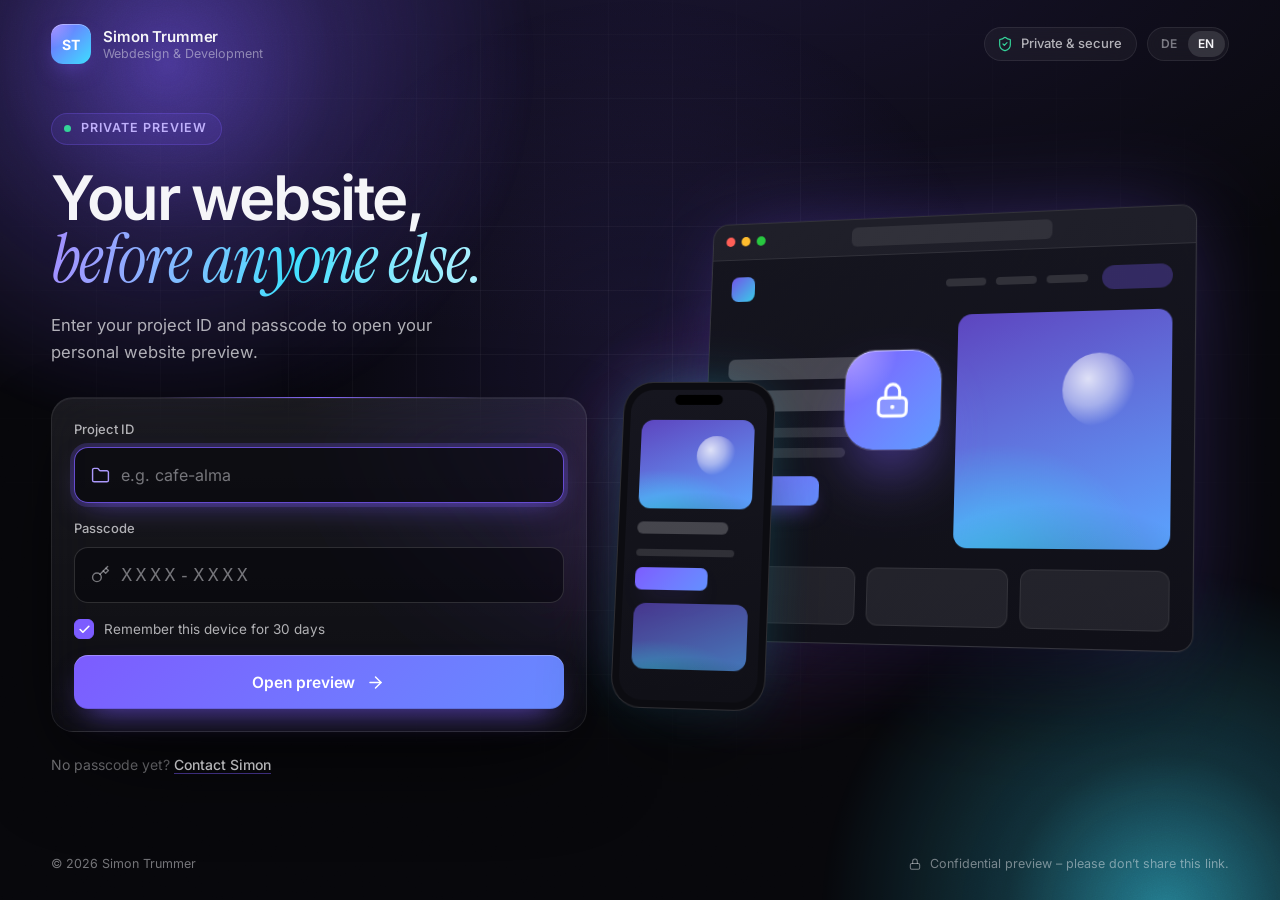
==== public/index.html @ e7be8d45 "Add client preview portal with passcode-protected project folders A static site (no backend) that is" ====
<!doctype html>
<html lang="en" data-theme="dark">
<head>
  <meta charset="utf-8">
  <meta name="viewport" content="width=device-width, initial-scale=1, viewport-fit=cover">
  <meta name="preview-portal" content="1">
  <meta name="robots" content="noindex, nofollow, noarchive">
  <meta name="referrer" content="same-origin">
  <meta name="theme-color" content="#07070b">
  <title>Private Preview</title>
  <meta name="description" content="Your personal website preview – private and secure.">

  <!-- Link preview in WhatsApp, iMessage, Slack, …
       Tip: use the full URL for og:image, e.g. https://preview.your-domain.com/assets/img/og-image.png -->
  <meta property="og:type" content="website">
  <meta property="og:title" content="Private Website Preview">
  <meta property="og:description" content="Your personal website preview is ready. Open the link and enter your passcode.">
  <meta property="og:image" content="assets/img/og-image.png">
  <meta property="og:image:width" content="1200">
  <meta property="og:image:height" content="630">
  <meta name="twitter:card" content="summary_large_image">

  <link rel="icon" href="assets/img/favicon.svg" type="image/svg+xml">
  <link rel="apple-touch-icon" href="assets/img/apple-touch-icon.png">
  <link rel="preload" href="assets/fonts/inter-latin-wght-normal.woff2" as="font" type="font/woff2" crossorigin>
  <link rel="stylesheet" href="assets/css/portal.css">

  <script src="config.js"></script>
  <script>
    /* Apply the theme before the first paint (no flash). */
    (function (c) {
      var t = (c && c.theme) || 'dark';
      if (t === 'auto') t = window.matchMedia && matchMedia('(prefers-color-scheme: light)').matches ? 'light' : 'dark';
      document.documentElement.setAttribute('data-theme', t === 'light' ? 'light' : 'dark');
    })(window.PORTAL_CONFIG);
  </script>
  <script src="assets/js/core.js" defer></script>
  <script src="assets/js/qr.js" defer></script>
  <script src="assets/js/portal.js" defer></script>
</head>
<body data-view="boot">

  <!-- Icons based on Lucide (ISC License) and Tabler Icons (MIT License) -->
  <svg class="sprite" aria-hidden="true" focusable="false">
    <symbol id="i-lock" viewBox="0 0 24 24"><rect x="4" y="11" width="16" height="10" rx="2.5"/><path d="M8 11V7.5a4 4 0 0 1 8 0V11"/></symbol>
    <symbol id="i-shield" viewBox="0 0 24 24"><path d="M20 13c0 5-3.5 7.5-7.66 8.95a1 1 0 0 1-.67-.01C7.5 20.5 4 18 4 13V6a1 1 0 0 1 1-1c2 0 4.5-1.2 6.24-2.72a1.17 1.17 0 0 1 1.52 0C14.51 3.81 17 5 19 5a1 1 0 0 1 1 1z"/><path d="m9 12 2 2 4-4"/></symbol>
    <symbol id="i-key" viewBox="0 0 24 24"><circle cx="7.5" cy="15.5" r="5.5"/><path d="m21 2-9.6 9.6"/><path d="m15.5 7.5 3 3L22 7l-3-3"/></symbol>
    <symbol id="i-folder" viewBox="0 0 24 24"><path d="M20 20a2 2 0 0 0 2-2V8a2 2 0 0 0-2-2h-7.9a2 2 0 0 1-1.69-.9L9.6 3.9A2 2 0 0 0 7.93 3H4a2 2 0 0 0-2 2v13a2 2 0 0 0 2 2Z"/></symbol>
    <symbol id="i-arrow-right" viewBox="0 0 24 24"><path d="M5 12h14"/><path d="m12 5 7 7-7 7"/></symbol>
    <symbol id="i-check" viewBox="0 0 24 24"><path d="M20 6 9 17l-5-5"/></symbol>
    <symbol id="i-x" viewBox="0 0 24 24"><path d="M18 6 6 18"/><path d="m6 6 12 12"/></symbol>
    <symbol id="i-monitor" viewBox="0 0 24 24"><rect x="2" y="3" width="20" height="14" rx="2"/><path d="M8 21h8"/><path d="M12 17v4"/></symbol>
    <symbol id="i-tablet" viewBox="0 0 24 24"><rect x="4" y="2" width="16" height="20" rx="2"/><path d="M12 18h.01"/></symbol>
    <symbol id="i-phone" viewBox="0 0 24 24"><rect x="6" y="2" width="12" height="20" rx="2.5"/><path d="M11 18h2"/></symbol>
    <symbol id="i-rotate" viewBox="0 0 24 24"><path d="M21 12a9 9 0 1 1-9-9c2.52 0 4.93 1 6.74 2.74L21 8"/><path d="M21 3v5h-5"/></symbol>
    <symbol id="i-refresh" viewBox="0 0 24 24"><path d="M3 12a9 9 0 0 1 9-9 9.75 9.75 0 0 1 6.74 2.74L21 8"/><path d="M21 3v5h-5"/><path d="M21 12a9 9 0 0 1-9 9 9.75 9.75 0 0 1-6.74-2.74L3 16"/><path d="M8 16H3v5"/></symbol>
    <symbol id="i-external" viewBox="0 0 24 24"><path d="M15 3h6v6"/><path d="M10 14 21 3"/><path d="M18 13v6a2 2 0 0 1-2 2H5a2 2 0 0 1-2-2V8a2 2 0 0 1 2-2h6"/></symbol>
    <symbol id="i-qr" viewBox="0 0 24 24"><rect x="3" y="3" width="5" height="5" rx="1"/><rect x="16" y="3" width="5" height="5" rx="1"/><rect x="3" y="16" width="5" height="5" rx="1"/><path d="M21 16h-3a2 2 0 0 0-2 2v3"/><path d="M21 21v.01"/><path d="M12 7v3a2 2 0 0 1-2 2H7"/><path d="M3 12h.01"/><path d="M12 3h.01"/><path d="M12 16v.01"/><path d="M16 12h1"/><path d="M21 12v.01"/><path d="M12 21v-1"/></symbol>
    <symbol id="i-info" viewBox="0 0 24 24"><circle cx="12" cy="12" r="10"/><path d="M12 16v-4"/><path d="M12 8h.01"/></symbol>
    <symbol id="i-message" viewBox="0 0 24 24"><path d="M7.9 20A9 9 0 1 0 4 16.1L2 22Z"/></symbol>
    <symbol id="i-mail" viewBox="0 0 24 24"><rect x="2" y="4" width="20" height="16" rx="2"/><path d="m22 7-8.97 5.7a1.94 1.94 0 0 1-2.06 0L2 7"/></symbol>
    <symbol id="i-call" viewBox="0 0 24 24"><path d="M22 16.92v3a2 2 0 0 1-2.18 2 19.79 19.79 0 0 1-8.63-3.07 19.5 19.5 0 0 1-6-6 19.79 19.79 0 0 1-3.07-8.67A2 2 0 0 1 4.11 2h3a2 2 0 0 1 2 1.72 12.84 12.84 0 0 0 .7 2.81 2 2 0 0 1-.45 2.11L8.09 9.91a16 16 0 0 0 6 6l1.27-1.27a2 2 0 0 1 2.11-.45 12.84 12.84 0 0 0 2.81.7A2 2 0 0 1 22 16.92z"/></symbol>
    <symbol id="i-whatsapp" viewBox="0 0 24 24"><path d="M3 21l1.65-3.8a9 9 0 1 1 3.4 2.9l-5.05.9"/><path d="M9 10a.5.5 0 0 0 1 0V9a.5.5 0 0 0-1 0v1a5 5 0 0 0 5 5h1a.5.5 0 0 0 0-1h-1a.5.5 0 0 0 0 1"/></symbol>
    <symbol id="i-globe" viewBox="0 0 24 24"><circle cx="12" cy="12" r="10"/><path d="M12 2a14.5 14.5 0 0 0 0 20 14.5 14.5 0 0 0 0-20"/><path d="M2 12h20"/></symbol>
    <symbol id="i-chevron-left" viewBox="0 0 24 24"><path d="m15 18-6-6 6-6"/></symbol>
    <symbol id="i-chevron-right" viewBox="0 0 24 24"><path d="m9 18 6-6-6-6"/></symbol>
    <symbol id="i-chevron-down" viewBox="0 0 24 24"><path d="m6 9 6 6 6-6"/></symbol>
    <symbol id="i-file" viewBox="0 0 24 24"><path d="M15 2H6a2 2 0 0 0-2 2v16a2 2 0 0 0 2 2h12a2 2 0 0 0 2-2V7Z"/><path d="M14 2v4a2 2 0 0 0 2 2h4"/><path d="M10 9H8"/><path d="M16 13H8"/><path d="M16 17H8"/></symbol>
    <symbol id="i-clock" viewBox="0 0 24 24"><circle cx="12" cy="12" r="10"/><path d="M12 6v6l4 2"/></symbol>
    <symbol id="i-sparkles" viewBox="0 0 24 24"><path d="M9.94 15.5A2 2 0 0 0 8.5 14.06l-6.14-1.58a.5.5 0 0 1 0-.96L8.5 9.94A2 2 0 0 0 9.94 8.5l1.58-6.14a.5.5 0 0 1 .96 0l1.58 6.14a2 2 0 0 0 1.44 1.44l6.14 1.58a.5.5 0 0 1 0 .96l-6.14 1.58a2 2 0 0 0-1.44 1.44l-1.58 6.14a.5.5 0 0 1-.96 0z"/><path d="M20 3v4"/><path d="M22 5h-4"/></symbol>
    <symbol id="i-copy" viewBox="0 0 24 24"><rect x="8" y="8" width="14" height="14" rx="2"/><path d="M4 16c-1.1 0-2-.9-2-2V4c0-1.1.9-2 2-2h10c1.1 0 2 .9 2 2"/></symbol>
    <symbol id="i-send" viewBox="0 0 24 24"><path d="M14.54 21.69a.5.5 0 0 0 .94-.03l6.5-19a.5.5 0 0 0-.64-.64l-19 6.5a.5.5 0 0 0-.03.94l7.93 3.18a2 2 0 0 1 1.11 1.11z"/><path d="m21.85 2.15-10.94 10.94"/></symbol>
  </svg>

  <!-- Animated background -->
  <div class="backdrop" aria-hidden="true">
    <div class="backdrop__aurora"><span></span><span></span><span></span></div>
    <div class="backdrop__grid"></div>
    <div class="backdrop__spot"></div>
    <div class="backdrop__noise"></div>
  </div>

  <!-- ═════════════════════════ ACCESS SCREEN ═════════════════════════ -->
  <main class="gate" id="gate">
    <header class="gate__top reveal" style="--i:0">
      <a class="brand" data-brand-link>
        <span class="brand__mark" data-brand-mark></span>
        <span class="brand__text"><strong data-brand-name></strong><small data-brand-tagline></small></span>
      </a>
      <div class="gate__top-right">
        <span class="chip chip--secure"><svg class="icon"><use href="#i-shield"/></svg><span data-i18n="secure"></span></span>
        <div class="lang" role="group" aria-label="Language">
          <button type="button" data-lang="de">DE</button>
          <button type="button" data-lang="en">EN</button>
        </div>
      </div>
    </header>

    <section class="gate__main">
      <div class="gate__intro">
        <p class="eyebrow reveal" style="--i:1"><span class="eyebrow__dot"></span><span data-i18n="eyebrow"></span></p>
        <h1 class="gate__title reveal" style="--i:2" id="gate-title"></h1>
        <p class="gate__lead reveal" style="--i:3" id="gate-lead"></p>

        <form class="access reveal" style="--i:4" id="access-form" novalidate autocomplete="off">
          <div class="access__project" id="project-chip" hidden>
            <span class="access__project-label"><svg class="icon"><use href="#i-folder"/></svg><span data-i18n="project"></span></span>
            <code id="project-chip-id"></code>
          </div>

          <label class="field" id="project-field" hidden>
            <span class="field__label" data-i18n="projectId"></span>
            <span class="field__control">
              <svg class="icon"><use href="#i-folder"/></svg>
              <input id="project-input" name="project" type="text" autocomplete="off" autocapitalize="none" autocorrect="off" spellcheck="false" maxlength="64">
            </span>
          </label>

          <label class="field">
            <span class="field__label" data-i18n="passcode"></span>
            <span class="field__control">
              <svg class="icon"><use href="#i-key"/></svg>
              <input id="code-input" name="code" class="field__input--code" type="text" autocomplete="off" autocapitalize="characters" autocorrect="off" spellcheck="false" maxlength="64" enterkeyhint="go">
            </span>
          </label>

          <label class="check" id="remember-row">
            <input type="checkbox" id="remember-input" checked>
            <span class="check__box"><svg class="icon"><use href="#i-check"/></svg></span>
            <span class="check__label" id="remember-label"></span>
          </label>

          <button class="btn btn--primary btn--lg btn--block" type="submit" id="submit-btn">
            <span class="btn__label" id="submit-label"></span>
            <span class="btn__state" aria-hidden="true">
              <svg class="icon btn__arrow"><use href="#i-arrow-right"/></svg>
              <span class="spinner"></span>
              <svg class="icon btn__check"><use href="#i-check"/></svg>
            </span>
          </button>

          <p class="access__error" id="form-error" role="alert" aria-live="assertive"></p>
        </form>

        <p class="gate__help reveal" style="--i:5" id="gate-help"></p>
        <p class="notice" id="file-notice" hidden></p>
      </div>

      <div class="gate__visual reveal" style="--i:3" aria-hidden="true">
        <div class="scene" id="scene">
          <div class="mock-browser">
            <div class="mock-browser__bar"><i></i><i></i><i></i><span class="mock-browser__url"></span></div>
            <div class="mock-browser__body">
              <div class="sk-nav"><span class="sk-logo"></span><span class="sk-links"><i></i><i></i><i></i></span><span class="sk-pill"></span></div>
              <div class="sk-hero">
                <div class="sk-hero__text">
                  <i class="sk-line sk-line--xl"></i><i class="sk-line sk-line--lg"></i>
                  <i class="sk-line sk-line--md"></i><i class="sk-line sk-line--sm"></i>
                  <span class="sk-cta"></span>
                </div>
                <div class="sk-hero__media"><span class="sk-sun"></span></div>
              </div>
              <div class="sk-cards"><span></span><span></span><span></span></div>
            </div>
          </div>
          <div class="mock-phone">
            <span class="mock-phone__island"></span>
            <div class="mock-phone__screen">
              <div class="sk-media"><span class="sk-sun"></span></div>
              <i class="sk-line sk-line--lg"></i><i class="sk-line sk-line--md"></i>
              <span class="sk-cta"></span>
              <div class="sk-media sk-media--sm"></div>
            </div>
          </div>
          <div class="lock-orb" id="lock-orb">
            <svg viewBox="0 0 24 24" class="lock-orb__icon">
              <path class="lock-orb__shackle" d="M8 11V7.5a4 4 0 0 1 8 0V11"/>
              <rect x="4" y="11" width="16" height="10" rx="2.5"/>
              <circle class="lock-orb__hole" cx="12" cy="16" r="1.2"/>
            </svg>
          </div>
        </div>
      </div>
    </section>

    <footer class="gate__footer reveal" style="--i:6">
      <span id="footer-copy"></span>
      <span class="gate__footer-note"><svg class="icon"><use href="#i-lock"/></svg><span data-i18n="footerNote"></span></span>
    </footer>
  </main>

  <!-- ═════════════════════════ WELCOME ═════════════════════════ -->
  <div class="welcome" id="welcome" aria-live="polite">
    <div class="welcome__inner">
      <span class="welcome__badge"><svg class="icon"><use href="#i-check"/></svg></span>
      <p class="welcome__eyebrow" id="welcome-eyebrow"></p>
      <h2 class="welcome__title" id="welcome-title"></h2>
      <p class="welcome__sub" id="welcome-sub"></p>
    </div>
  </div>

  <!-- ═════════════════════════ VIEWER ═════════════════════════ -->
  <div class="viewer" id="viewer">
    <header class="bar">
      <div class="bar__left">
        <a class="brand brand--compact" data-brand-link><span class="brand__mark" data-brand-mark></span></a>
        <span class="bar__sep" aria-hidden="true"></span>
        <div class="bar__project">
          <strong id="v-title"></strong>
          <span class="bar__meta"><span id="v-customer"></span><span class="badge" id="v-version" hidden></span></span>
        </div>
      </div>

      <div class="bar__center">
        <div class="seg" role="radiogroup" id="device-seg">
          <span class="seg__thumb" aria-hidden="true"></span>
          <button type="button" role="radio" data-device="desktop"><svg class="icon"><use href="#i-monitor"/></svg><span data-i18n="desktop"></span></button>
          <button type="button" role="radio" data-device="tablet"><svg class="icon"><use href="#i-tablet"/></svg><span data-i18n="tablet"></span></button>
          <button type="button" role="radio" data-device="mobile"><svg class="icon"><use href="#i-phone"/></svg><span data-i18n="mobile"></span></button>
        </div>
        <button type="button" class="icon-btn" id="rotate-btn" data-tip-key="rotate"><svg class="icon"><use href="#i-rotate"/></svg></button>
      </div>

      <div class="bar__right">
        <button type="button" class="icon-btn" id="qr-btn" data-tip-key="qrTitle" aria-haspopup="dialog" aria-expanded="false"><svg class="icon"><use href="#i-qr"/></svg></button>
        <button type="button" class="icon-btn" id="info-btn" data-tip-key="projectInfo" aria-haspopup="dialog"><svg class="icon"><use href="#i-info"/></svg></button>
        <a class="icon-btn" id="open-btn" target="_blank" rel="noopener" data-tip-key="openNewTab"><svg class="icon"><use href="#i-external"/></svg></a>
        <button type="button" class="icon-btn" id="lock-btn" data-tip-key="lock"><svg class="icon"><use href="#i-lock"/></svg></button>
        <button type="button" class="btn btn--primary btn--sm" id="feedback-btn" aria-haspopup="dialog"><svg class="icon"><use href="#i-message"/></svg><span data-i18n="feedback"></span></button>
      </div>
    </header>

    <main class="stage" id="stage">
      <div class="stage__inner">
        <div class="device" id="device" data-device="desktop">
          <div class="device__chrome">
            <span class="device__lights" aria-hidden="true"><i></i><i></i><i></i></span>
            <span class="device__nav">
              <button type="button" id="nav-back" data-i18n-label="back" disabled><svg class="icon"><use href="#i-chevron-left"/></svg></button>
              <button type="button" id="nav-forward" data-i18n-label="forward" disabled><svg class="icon"><use href="#i-chevron-right"/></svg></button>
              <button type="button" id="nav-reload" data-i18n-label="reload"><svg class="icon"><use href="#i-refresh"/></svg></button>
            </span>
            <span class="device__url"><svg class="icon"><use href="#i-lock"/></svg><span class="device__url-text"><span id="url-host"></span><span id="url-path"></span></span></span>
            <span class="device__tools">
              <span class="pages" id="pages" hidden>
                <button type="button" class="pages__btn" id="pages-btn" aria-haspopup="true" aria-expanded="false"><svg class="icon"><use href="#i-file"/></svg><span data-i18n="pages"></span><svg class="icon pages__chev"><use href="#i-chevron-down"/></svg></button>
                <span class="pages__list" id="pages-list" role="menu"></span>
              </span>
            </span>
          </div>
          <div class="device__status" aria-hidden="true">
            <span class="device__time">9:41</span>
            <span class="device__island"></span>
            <span class="device__sys">
              <svg viewBox="0 0 18 12"><rect x="0" y="8" width="3" height="4" rx=".8"/><rect x="5" y="5.5" width="3" height="6.5" rx=".8"/><rect x="10" y="3" width="3" height="9" rx=".8"/><rect x="15" y="0" width="3" height="12" rx=".8"/></svg>
              <svg viewBox="0 0 16 12"><path d="M8 11.6 5.7 9.2a3.3 3.3 0 0 1 4.6 0zM3.6 7.1a6.3 6.3 0 0 1 8.8 0l-1.4 1.5a4.3 4.3 0 0 0-6 0zM1.4 4.9a9.4 9.4 0 0 1 13.2 0l-1.4 1.4a7.4 7.4 0 0 0-10.4 0z"/></svg>
              <svg viewBox="0 0 27 13"><rect x=".5" y=".5" width="22" height="12" rx="3.5" fill="none" stroke="currentColor" opacity=".45"/><rect x="2.5" y="2.5" width="18" height="8" rx="2"/><path d="M24.5 4.5v4a2 2 0 0 0 0-4z" opacity=".45"/></svg>
            </span>
          </div>
          <div class="device__screen">
            <iframe id="frame" title="Website preview"></iframe>
            <div class="device__loader"><span class="spinner spinner--lg"></span><span data-i18n="loading"></span></div>
            <span class="device__home" aria-hidden="true"></span>
          </div>
          <span class="device__camera" aria-hidden="true"></span>
        </div>
        <p class="stage__caption" id="caption"></p>
      </div>
    </main>
  </div>

  <!-- ═════════════════════════ PANELS ═════════════════════════ -->
  <div class="scrim" id="scrim"></div>

  <aside class="drawer" id="info-drawer" role="dialog" aria-modal="true" aria-labelledby="info-title" inert>
    <div class="drawer__head">
      <h2 id="info-title" data-i18n="infoTitle"></h2>
      <button type="button" class="icon-btn" data-close data-i18n-label="close"><svg class="icon"><use href="#i-x"/></svg></button>
    </div>
    <div class="drawer__body" id="info-body"></div>
  </aside>

  <div class="modal" id="feedback-modal" role="dialog" aria-modal="true" aria-labelledby="feedback-title" inert>
    <form class="modal__card" id="feedback-form" novalidate>
      <div class="modal__head">
        <span class="modal__icon"><svg class="icon"><use href="#i-message"/></svg></span>
        <div>
          <h2 id="feedback-title" data-i18n="feedbackTitle"></h2>
          <p id="feedback-lead"></p>
        </div>
        <button type="button" class="icon-btn" data-close data-i18n-label="close"><svg class="icon"><use href="#i-x"/></svg></button>
      </div>
      <div class="modal__context" id="feedback-context"></div>
      <label class="sr-only" for="feedback-text" data-i18n="feedbackTitle"></label>
      <textarea id="feedback-text" rows="6"></textarea>
      <p class="modal__error" id="feedback-error" role="alert"></p>
      <div class="modal__actions" id="feedback-actions"></div>
    </form>
  </div>

  <div class="popover" id="qr-popover" role="dialog" aria-labelledby="qr-title" inert>
    <div class="popover__qr" id="qr-code"></div>
    <h3 id="qr-title" data-i18n="qrTitle"></h3>
    <p data-i18n="qrText"></p>
    <button type="button" class="btn btn--ghost btn--sm btn--block" id="qr-copy"><svg class="icon"><use href="#i-copy"/></svg><span data-i18n="copyLink"></span></button>
  </div>

  <div class="note" id="note" role="status" inert>
    <div class="note__head">
      <span class="avatar" data-avatar></span>
      <div class="note__who"><strong id="note-title"></strong><small id="note-role"></small></div>
      <button type="button" class="icon-btn icon-btn--sm" data-close data-i18n-label="close"><svg class="icon"><use href="#i-x"/></svg></button>
    </div>
    <p class="note__text" id="note-text"></p>
    <button type="button" class="note__more" id="note-more"><span data-i18n="readMore"></span><svg class="icon"><use href="#i-arrow-right"/></svg></button>
  </div>

  <div class="toast" id="toast" role="status" aria-live="polite"></div>

  <noscript>
    <div class="noscript">Please enable JavaScript to open your preview. · Bitte aktivieren Sie JavaScript, um Ihre Vorschau zu öffnen.</div>
  </noscript>
</body>
</html>
---- public/assets/css/portal.css ----
/* ==========================================================================
   Preview Portal — styles
   Colors and fonts are tokens (see :root). Your accent color comes from config.js.
   ========================================================================== */

/* ---------- Fonts (self-hosted: no requests to Google, GDPR-friendly) ---------- */

@font-face {
  font-family: "Inter Variable";
  font-style: normal;
  font-display: swap;
  font-weight: 100 900;
  src: url("../fonts/inter-latin-wght-normal.woff2") format("woff2");
  unicode-range: U+0000-00FF, U+0131, U+0152-0153, U+02BB-02BC, U+02C6, U+02DA, U+02DC, U+0304, U+0308, U+0329, U+2000-206F, U+20AC, U+2122, U+2191, U+2193, U+2212, U+2215, U+FEFF, U+FFFD;
}
@font-face {
  font-family: "Inter Variable";
  font-style: normal;
  font-display: swap;
  font-weight: 100 900;
  src: url("../fonts/inter-latin-ext-wght-normal.woff2") format("woff2");
  unicode-range: U+0100-02BA, U+02BD-02C5, U+02C7-02CC, U+02CE-02D7, U+02DD-02FF, U+0304, U+0308, U+0329, U+1D00-1DBF, U+1E00-1E9F, U+1EF2-1EFF, U+2020, U+20A0-20AB, U+20AD-20C0, U+2113, U+2C60-2C7F, U+A720-A7FF;
}
@font-face {
  font-family: "Instrument Serif";
  font-style: normal;
  font-display: swap;
  font-weight: 400;
  src: url("../fonts/instrument-serif-latin-400-normal.woff2") format("woff2");
  unicode-range: U+0000-00FF, U+0131, U+0152-0153, U+02BB-02BC, U+02C6, U+02DA, U+02DC, U+0304, U+0308, U+0329, U+2000-206F, U+20AC, U+2122, U+2191, U+2193, U+2212, U+2215, U+FEFF, U+FFFD;
}
@font-face {
  font-family: "Instrument Serif";
  font-style: normal;
  font-display: swap;
  font-weight: 400;
  src: url("../fonts/instrument-serif-latin-ext-400-normal.woff2") format("woff2");
  unicode-range: U+0100-02BA, U+02BD-02C5, U+02C7-02CC, U+02CE-02D7, U+02DD-02FF, U+0304, U+0308, U+0329, U+1D00-1DBF, U+1E00-1E9F, U+1EF2-1EFF, U+2020, U+20A0-20AB, U+20AD-20C0, U+2113, U+2C60-2C7F, U+A720-A7FF;
}
@font-face {
  font-family: "Instrument Serif";
  font-style: italic;
  font-display: swap;
  font-weight: 400;
  src: url("../fonts/instrument-serif-latin-400-italic.woff2") format("woff2");
  unicode-range: U+0000-00FF, U+0131, U+0152-0153, U+02BB-02BC, U+02C6, U+02DA, U+02DC, U+0304, U+0308, U+0329, U+2000-206F, U+20AC, U+2122, U+2191, U+2193, U+2212, U+2215, U+FEFF, U+FFFD;
}
@font-face {
  font-family: "Instrument Serif";
  font-style: italic;
  font-display: swap;
  font-weight: 400;
  src: url("../fonts/instrument-serif-latin-ext-400-italic.woff2") format("woff2");
  unicode-range: U+0100-02BA, U+02BD-02C5, U+02C7-02CC, U+02CE-02D7, U+02DD-02FF, U+0304, U+0308, U+0329, U+1D00-1DBF, U+1E00-1E9F, U+1EF2-1EFF, U+2020, U+20A0-20AB, U+20AD-20C0, U+2113, U+2C60-2C7F, U+A720-A7FF;
}

/* ---------- Tokens ---------- */

:root {
  --accent: #7c5cff;
  --accent-2: #33c7f0;
  --on-accent: #ffffff;

  --bg: #07070b;
  --bg-2: #0b0b12;
  --panel: #101018;
  --panel-2: #15151f;
  --surface: rgba(255, 255, 255, 0.045);
  --surface-2: rgba(255, 255, 255, 0.08);
  --surface-3: rgba(255, 255, 255, 0.12);
  --border: rgba(255, 255, 255, 0.08);
  --border-2: rgba(255, 255, 255, 0.14);
  --text: #f5f5f8;
  --text-2: rgba(245, 245, 248, 0.7);
  --text-3: rgba(245, 245, 248, 0.46);
  --danger: #ff5d7d;
  --success: #34d399;

  --glass: linear-gradient(180deg, rgba(255, 255, 255, 0.075), rgba(255, 255, 255, 0.025));
  --shadow-lg: 0 40px 100px -30px rgba(0, 0, 0, 0.8), 0 18px 40px -20px rgba(0, 0, 0, 0.6);
  --shadow-md: 0 18px 50px -18px rgba(0, 0, 0, 0.7);

  --chrome-bg: #17171f;
  --chrome-border: rgba(255, 255, 255, 0.06);
  --chrome-url: rgba(255, 255, 255, 0.06);
  --stage-bg: #0a0a10;
  --stage-dot: rgba(255, 255, 255, 0.055);
  --tip-bg: #1f1f2b;

  --grid-line: rgba(255, 255, 255, 0.04);
  --aurora-opacity: 0.55;
  --aurora-blend: screen;
  --noise-opacity: 0.1;

  --font-sans: "Inter Variable", "Inter", ui-sans-serif, system-ui, -apple-system, "Segoe UI", Roboto, "Helvetica Neue", Arial, sans-serif;
  --font-serif: "Instrument Serif", ui-serif, "New York", "Iowan Old Style", Georgia, serif;
  --font-mono: ui-monospace, "SF Mono", "Cascadia Mono", "Roboto Mono", Menlo, Consolas, monospace;

  --ease-out: cubic-bezier(0.16, 1, 0.3, 1);
  --ease-in-out: cubic-bezier(0.65, 0, 0.35, 1);
  --ease-spring: cubic-bezier(0.34, 1.56, 0.64, 1);

  --radius-sm: 10px;
  --radius: 14px;
  --radius-lg: 22px;
  --bar-h: 64px;

  color-scheme: dark;
}

[data-theme="light"] {
  --on-accent: #ffffff;
  --bg: #f5f5f9;
  --bg-2: #ecedf3;
  --panel: #ffffff;
  --panel-2: #f7f7fb;
  --surface: rgba(20, 20, 43, 0.035);
  --surface-2: rgba(20, 20, 43, 0.06);
  --surface-3: rgba(20, 20, 43, 0.1);
  --border: rgba(20, 20, 43, 0.09);
  --border-2: rgba(20, 20, 43, 0.15);
  --text: #0e0e18;
  --text-2: rgba(14, 14, 24, 0.68);
  --text-3: rgba(14, 14, 24, 0.46);
  --danger: #e11d48;
  --success: #059669;

  --glass: linear-gradient(180deg, rgba(255, 255, 255, 0.86), rgba(255, 255, 255, 0.66));
  --shadow-lg: 0 40px 100px -35px rgba(31, 27, 70, 0.35), 0 18px 40px -24px rgba(31, 27, 70, 0.25);
  --shadow-md: 0 18px 50px -22px rgba(31, 27, 70, 0.3);

  --chrome-bg: #f3f3f6;
  --chrome-border: rgba(20, 20, 43, 0.08);
  --chrome-url: rgba(20, 20, 43, 0.06);
  --stage-bg: #e9eaf0;
  --stage-dot: rgba(20, 20, 43, 0.07);
  --tip-bg: #16161f;

  --grid-line: rgba(20, 20, 43, 0.045);
  --aurora-opacity: 0.32;
  --aurora-blend: multiply;
  --noise-opacity: 0.06;

  color-scheme: light;
}

/* ---------- Base ---------- */

*, *::before, *::after { box-sizing: border-box; }

html { -webkit-text-size-adjust: 100%; text-size-adjust: 100%; }

html, body { height: 100%; }

body {
  margin: 0;
  background: var(--bg);
  color: var(--text);
  font-family: var(--font-sans);
  font-size: 15px;
  line-height: 1.5;
  font-feature-settings: "cv11", "ss01", "ss03";
  -webkit-font-smoothing: antialiased;
  -moz-osx-font-smoothing: grayscale;
  overflow-x: hidden;
}

button, input, textarea, select { font: inherit; color: inherit; }
button { cursor: pointer; background: none; border: 0; padding: 0; }
button:disabled { cursor: default; }
a { color: inherit; text-decoration: none; }
img, svg { display: block; }
h1, h2, h3, h4, p { margin: 0; }
[hidden] { display: none !important; }

:focus-visible { outline: 2px solid color-mix(in srgb, var(--accent) 80%, white); outline-offset: 2px; }

::selection { background: color-mix(in srgb, var(--accent) 55%, transparent); color: #fff; }

.sprite { position: absolute; width: 0; height: 0; overflow: hidden; }

.icon {
  width: 18px;
  height: 18px;
  flex: none;
  fill: none;
  stroke: currentColor;
  stroke-width: 1.8;
  stroke-linecap: round;
  stroke-linejoin: round;
}

.sr-only {
  position: absolute; width: 1px; height: 1px; padding: 0; margin: -1px;
  overflow: hidden; clip: rect(0, 0, 0, 0); white-space: nowrap; border: 0;
}

/* ---------- Animated backdrop ---------- */

.backdrop {
  position: fixed;
  inset: 0;
  z-index: 0;
  overflow: hidden;
  pointer-events: none;
  background:
    radial-gradient(120% 80% at 50% -10%, color-mix(in srgb, var(--accent) 16%, transparent), transparent 60%),
    var(--bg);
  transition: opacity 0.8s var(--ease-out), visibility 0s linear 0s;
}

.backdrop__aurora { position: absolute; inset: 0; opacity: var(--aurora-opacity); }

.backdrop__aurora span {
  position: absolute;
  border-radius: 50%;
  mix-blend-mode: var(--aurora-blend);
  will-change: transform;
}
.backdrop__aurora span:nth-child(1) {
  width: 62vmax; height: 62vmax; left: -18vmax; top: -26vmax;
  background: radial-gradient(circle at center, var(--accent) 0%, color-mix(in srgb, var(--accent) 40%, transparent) 30%, transparent 66%);
  animation: drift-a 24s var(--ease-in-out) infinite alternate;
}
.backdrop__aurora span:nth-child(2) {
  width: 58vmax; height: 58vmax; right: -20vmax; bottom: -30vmax;
  background: radial-gradient(circle at center, var(--accent-2) 0%, color-mix(in srgb, var(--accent-2) 35%, transparent) 30%, transparent 66%);
  animation: drift-b 28s var(--ease-in-out) infinite alternate;
}
.backdrop__aurora span:nth-child(3) {
  width: 42vmax; height: 42vmax; left: 38%; top: 28%;
  background: radial-gradient(circle at center, color-mix(in srgb, var(--accent) 55%, #ff4fa3) 0%, transparent 62%);
  opacity: 0.55;
  animation: drift-c 32s var(--ease-in-out) infinite alternate;
}

@keyframes drift-a { to { transform: translate3d(14vmax, 10vmax, 0) scale(1.15); } }
@keyframes drift-b { to { transform: translate3d(-12vmax, -9vmax, 0) scale(0.9); } }
@keyframes drift-c { to { transform: translate3d(-16vmax, 8vmax, 0) scale(1.25); } }

.backdrop__grid {
  position: absolute;
  inset: 0;
  background-image:
    linear-gradient(var(--grid-line) 1px, transparent 1px),
    linear-gradient(90deg, var(--grid-line) 1px, transparent 1px);
  background-size: 64px 64px;
  background-position: center center;
  -webkit-mask-image: radial-gradient(ellipse 75% 65% at 50% 40%, #000 20%, transparent 78%);
  mask-image: radial-gradient(ellipse 75% 65% at 50% 40%, #000 20%, transparent 78%);
}

.backdrop__spot {
  position: absolute;
  inset: 0;
  background: radial-gradient(520px circle at var(--mx, 50%) var(--my, 40%), color-mix(in srgb, var(--accent) 14%, transparent), transparent 70%);
  transition: opacity 0.6s;
}

.backdrop__noise {
  position: absolute;
  inset: 0;
  opacity: var(--noise-opacity);
  mix-blend-mode: overlay;
  background-image: url("data:image/svg+xml,%3Csvg xmlns='http://www.w3.org/2000/svg' width='220' height='220'%3E%3Cfilter id='n'%3E%3CfeTurbulence type='fractalNoise' baseFrequency='.8' numOctaves='3' stitchTiles='stitch'/%3E%3CfeColorMatrix type='saturate' values='0'/%3E%3C/filter%3E%3Crect width='100%25' height='100%25' filter='url(%23n)'/%3E%3C/svg%3E");
}

/* ---------- View states ---------- */

.gate, .welcome, .viewer { position: relative; z-index: 1; }

body[data-view="boot"] .reveal { opacity: 0; }

body[data-view="viewer"] .backdrop {
  opacity: 0;
  visibility: hidden;
  transition: opacity 0.8s var(--ease-out), visibility 0s linear 0.8s;
}

/* ---------- Shared components ---------- */

.brand { display: inline-flex; align-items: center; gap: 12px; min-width: 0; }

.brand__mark {
  display: grid;
  place-items: center;
  width: 40px;
  height: 40px;
  flex: none;
  border-radius: 12px;
  background:
    radial-gradient(120% 120% at 0% 0%, rgba(255, 255, 255, 0.35), transparent 50%),
    linear-gradient(135deg, var(--accent), var(--accent-2));
  color: var(--on-accent);
  font-weight: 700;
  font-size: 14px;
  letter-spacing: 0.02em;
  box-shadow: 0 10px 24px -10px color-mix(in srgb, var(--accent) 80%, transparent), inset 0 1px 0 rgba(255, 255, 255, 0.35);
  overflow: hidden;
}
.brand__mark img { width: 100%; height: 100%; object-fit: contain; }
.brand__mark.has-logo { background: none; box-shadow: none; border-radius: 0; width: auto; min-width: 40px; }
.brand__mark.has-logo img { height: 40px; width: auto; max-width: 180px; }

.brand__text { display: flex; flex-direction: column; line-height: 1.2; min-width: 0; }
.brand__text strong { font-size: 15px; font-weight: 600; letter-spacing: -0.01em; white-space: nowrap; }
.brand__text small { font-size: 12.5px; color: var(--text-3); white-space: nowrap; }

.chip {
  display: inline-flex;
  align-items: center;
  gap: 8px;
  height: 34px;
  padding: 0 14px 0 12px;
  border-radius: 999px;
  border: 1px solid var(--border);
  background: var(--surface);
  color: var(--text-2);
  font-size: 13px;
  font-weight: 500;
  -webkit-backdrop-filter: blur(12px);
  backdrop-filter: blur(12px);
}
.chip .icon { width: 16px; height: 16px; color: var(--success); }

.badge {
  display: inline-flex;
  align-items: center;
  height: 22px;
  padding: 0 9px;
  border-radius: 999px;
  font-size: 11.5px;
  font-weight: 600;
  letter-spacing: 0.01em;
  color: color-mix(in srgb, var(--accent) 55%, var(--text));
  background: color-mix(in srgb, var(--accent) 16%, transparent);
  border: 1px solid color-mix(in srgb, var(--accent) 30%, transparent);
  white-space: nowrap;
}

.avatar {
  display: grid;
  place-items: center;
  width: 40px;
  height: 40px;
  flex: none;
  border-radius: 50%;
  background: linear-gradient(135deg, var(--accent), var(--accent-2));
  color: var(--on-accent);
  font-weight: 600;
  font-size: 14px;
  overflow: hidden;
}
.avatar img { width: 100%; height: 100%; object-fit: cover; }

/* Buttons */

.btn {
  --btn-h: 42px;
  position: relative;
  display: inline-flex;
  align-items: center;
  justify-content: center;
  gap: 10px;
  height: var(--btn-h);
  padding: 0 18px;
  border-radius: 12px;
  font-weight: 600;
  font-size: 14.5px;
  letter-spacing: -0.005em;
  white-space: nowrap;
  transition: transform 0.25s var(--ease-out), box-shadow 0.3s var(--ease-out), background-color 0.3s, opacity 0.3s, color 0.3s;
  -webkit-tap-highlight-color: transparent;
}
.btn--sm { --btn-h: 38px; padding: 0 14px; font-size: 13.5px; border-radius: 11px; gap: 8px; }
.btn--sm .icon { width: 16px; height: 16px; }
.btn--lg { --btn-h: 54px; font-size: 15.5px; border-radius: 14px; }
.btn--block { width: 100%; }

.btn--primary {
  color: var(--on-accent);
  background:
    linear-gradient(135deg, var(--accent) 0%, color-mix(in srgb, var(--accent) 65%, var(--accent-2)) 100%);
  box-shadow:
    0 14px 32px -14px color-mix(in srgb, var(--accent) 85%, transparent),
    inset 0 1px 0 rgba(255, 255, 255, 0.28),
    inset 0 -1px 0 rgba(0, 0, 0, 0.12);
  overflow: hidden;
  isolation: isolate;
}
.btn--primary::after {
  content: "";
  position: absolute;
  inset: 0;
  z-index: -1;
  background: linear-gradient(110deg, transparent 20%, rgba(255, 255, 255, 0.28) 45%, transparent 70%);
  transform: translateX(-120%);
  transition: transform 0.9s var(--ease-out);
}
.btn--primary:hover:not(:disabled)::after { transform: translateX(120%); }
.btn--primary:hover:not(:disabled) {
  transform: translateY(-1px);
  box-shadow:
    0 18px 38px -14px color-mix(in srgb, var(--accent) 95%, transparent),
    inset 0 1px 0 rgba(255, 255, 255, 0.3),
    inset 0 -1px 0 rgba(0, 0, 0, 0.12);
}
.btn--primary:active:not(:disabled) { transform: translateY(0) scale(0.99); }

.btn--ghost {
  color: var(--text);
  background: var(--surface);
  border: 1px solid var(--border);
}
.btn--ghost:hover { background: var(--surface-2); border-color: var(--border-2); }

.btn__state { position: relative; display: grid; width: 20px; height: 20px; place-items: center; }
.btn__state > * { grid-area: 1 / 1; transition: opacity 0.25s, transform 0.35s var(--ease-out); }
.btn__arrow { width: 19px; height: 19px; }
.btn:hover .btn__arrow { transform: translateX(3px); }
.btn__state .spinner, .btn__check { opacity: 0; transform: scale(0.6); }
.btn.is-busy .btn__arrow, .btn.is-done .btn__arrow { opacity: 0; transform: translateX(8px); }
.btn.is-busy .spinner { opacity: 1; transform: none; }
.btn.is-done .btn__check { opacity: 1; transform: none; stroke-width: 2.6; }
.btn.is-done {
  background: linear-gradient(135deg, var(--success), color-mix(in srgb, var(--success) 70%, #22d3ee));
  box-shadow: 0 16px 38px -14px color-mix(in srgb, var(--success) 90%, transparent), inset 0 1px 0 rgba(255, 255, 255, 0.3);
}

.icon-btn {
  position: relative;
  display: inline-grid;
  place-items: center;
  width: 38px;
  height: 38px;
  border-radius: 11px;
  color: var(--text-2);
  transition: background-color 0.2s, color 0.2s, transform 0.2s var(--ease-out);
  -webkit-tap-highlight-color: transparent;
}
.icon-btn:hover:not(:disabled) { background: var(--surface-2); color: var(--text); }
.icon-btn:active:not(:disabled) { transform: scale(0.94); }
.icon-btn:disabled { opacity: 0.35; }
.icon-btn[aria-expanded="true"] { background: var(--surface-2); color: var(--text); }
.icon-btn--sm { width: 32px; height: 32px; border-radius: 9px; }
.icon-btn--sm .icon { width: 16px; height: 16px; }

/* Tooltips */
[data-tip]::after {
  content: attr(data-tip);
  position: absolute;
  top: calc(100% + 10px);
  left: 50%;
  z-index: 60;
  padding: 6px 10px;
  border-radius: 8px;
  background: var(--tip-bg);
  color: #fff;
  font-size: 12px;
  font-weight: 500;
  line-height: 1.3;
  white-space: nowrap;
  pointer-events: none;
  opacity: 0;
  transform: translate(-50%, -4px);
  transition: opacity 0.15s, transform 0.2s var(--ease-out);
  box-shadow: 0 10px 24px -8px rgba(0, 0, 0, 0.5);
}
[data-tip]:hover::after, [data-tip]:focus-visible::after {
  opacity: 1;
  transform: translate(-50%, 0);
  transition-delay: 0.3s;
}
[data-tip][aria-expanded="true"]::after { display: none; }
@media (hover: none) { [data-tip]::after { display: none; } }

/* Spinner */
.spinner {
  width: 18px;
  height: 18px;
  border-radius: 50%;
  border: 2px solid currentColor;
  border-right-color: transparent;
  animation: spin 0.7s linear infinite;
}
.spinner--lg { width: 28px; height: 28px; border-width: 2.5px; }
@keyframes spin { to { transform: rotate(360deg); } }

/* ==========================================================================
   ACCESS SCREEN
   ========================================================================== */

.gate {
  min-height: 100vh;
  min-height: 100svh;
  display: grid;
  grid-template-rows: auto 1fr auto;
  padding: 0 clamp(18px, 4vw, 56px);
  padding-left: max(clamp(18px, 4vw, 56px), env(safe-area-inset-left));
  padding-right: max(clamp(18px, 4vw, 56px), env(safe-area-inset-right));
  transition: opacity 0.7s var(--ease-out), transform 0.9s var(--ease-out), filter 0.7s var(--ease-out), visibility 0s linear 0s;
}

body[data-view="welcome"] .gate,
body[data-view="viewer"] .gate {
  opacity: 0;
  transform: scale(0.965);
  filter: blur(10px);
  visibility: hidden;
  pointer-events: none;
  transition: opacity 0.7s var(--ease-out), transform 0.9s var(--ease-out), filter 0.7s var(--ease-out), visibility 0s linear 0.9s;
}
body[data-view="viewer"] .gate { position: fixed; inset: 0; }

.reveal { animation: reveal 1s var(--ease-out) both; animation-delay: calc(var(--i, 0) * 90ms + 120ms); }
body[data-view="boot"] .reveal { animation: none; }

@keyframes reveal {
  from { opacity: 0; transform: translateY(18px); filter: blur(8px); }
  to { opacity: 1; transform: none; filter: none; }
}

.gate__top {
  display: flex;
  align-items: center;
  justify-content: space-between;
  gap: 16px;
  height: 88px;
  padding-top: env(safe-area-inset-top);
}

.gate__top-right { display: flex; align-items: center; gap: 10px; }

.lang {
  display: inline-flex;
  padding: 3px;
  border-radius: 999px;
  border: 1px solid var(--border);
  background: var(--surface);
  -webkit-backdrop-filter: blur(12px);
  backdrop-filter: blur(12px);
}
.lang button {
  height: 26px;
  padding: 0 10px;
  border-radius: 999px;
  font-size: 12px;
  font-weight: 600;
  letter-spacing: 0.04em;
  color: var(--text-3);
  transition: background-color 0.2s, color 0.2s;
}
.lang button:hover { color: var(--text); }
.lang button[aria-pressed="true"] { background: var(--surface-3); color: var(--text); }

.gate__main {
  display: grid;
  grid-template-columns: minmax(0, 1fr) minmax(0, 1.08fr);
  align-items: center;
  gap: clamp(32px, 5vw, 88px);
  width: 100%;
  max-width: 1240px;
  margin: 0 auto;
  padding: 12px 0 40px;
}

.gate__intro { max-width: 540px; }

.eyebrow {
  display: inline-flex;
  align-items: center;
  gap: 10px;
  height: 32px;
  padding: 0 14px 0 12px;
  border-radius: 999px;
  background: color-mix(in srgb, var(--accent) 12%, transparent);
  border: 1px solid color-mix(in srgb, var(--accent) 28%, transparent);
  color: color-mix(in srgb, var(--accent) 45%, var(--text));
  font-size: 12.5px;
  font-weight: 600;
  letter-spacing: 0.08em;
  text-transform: uppercase;
}
.eyebrow__dot {
  position: relative;
  width: 7px;
  height: 7px;
  border-radius: 50%;
  background: var(--success);
  box-shadow: 0 0 0 0 color-mix(in srgb, var(--success) 60%, transparent);
  animation: ping 2.2s var(--ease-out) infinite;
}
@keyframes ping {
  0% { box-shadow: 0 0 0 0 color-mix(in srgb, var(--success) 55%, transparent); }
  70%, 100% { box-shadow: 0 0 0 9px transparent; }
}

.gate__title {
  margin-top: 22px;
  font-size: clamp(2.5rem, 1.2rem + 3.3vw, 4.25rem);
  font-weight: 600;
  line-height: 1.02;
  letter-spacing: -0.04em;
}
.gate__title em,
.welcome__title em {
  font-family: var(--font-serif);
  font-style: italic;
  font-weight: 400;
  font-size: 1.1em;
  letter-spacing: -0.015em;
  line-height: 0.9;
  padding-right: 0.06em;
  background: linear-gradient(100deg, color-mix(in srgb, var(--accent) 70%, white) 0%, var(--accent-2) 55%, color-mix(in srgb, var(--accent-2) 40%, white) 100%);
  -webkit-background-clip: text;
  background-clip: text;
  color: transparent;
}
[data-theme="light"] .gate__title em,
[data-theme="light"] .welcome__title em {
  background-image: linear-gradient(100deg, var(--accent) 0%, color-mix(in srgb, var(--accent-2) 80%, black) 100%);
}

.gate__lead {
  margin-top: 20px;
  max-width: 440px;
  font-size: 16.5px;
  line-height: 1.6;
  color: var(--text-2);
  text-wrap: pretty;
}

/* Access card */
.access {
  position: relative;
  margin-top: 32px;
  padding: 22px;
  border-radius: var(--radius-lg);
  background: var(--glass);
  border: 1px solid var(--border);
  box-shadow: var(--shadow-lg), inset 0 1px 0 rgba(255, 255, 255, 0.06);
  -webkit-backdrop-filter: blur(24px) saturate(140%);
  backdrop-filter: blur(24px) saturate(140%);
  display: grid;
  gap: 16px;
}
.access::before {
  content: "";
  position: absolute;
  inset: -1px;
  border-radius: inherit;
  padding: 1px;
  background: radial-gradient(360px circle at var(--cx, 50%) var(--cy, 0%), color-mix(in srgb, var(--accent) 90%, white), transparent 45%);
  -webkit-mask: linear-gradient(#000 0 0) content-box, linear-gradient(#000 0 0);
  -webkit-mask-composite: xor;
  mask: linear-gradient(#000 0 0) content-box, linear-gradient(#000 0 0);
  mask-composite: exclude;
  opacity: 0;
  transition: opacity 0.4s;
  pointer-events: none;
}
.access:hover::before, .access:focus-within::before { opacity: 1; }

.access.is-error { animation: shake 0.5s cubic-bezier(0.36, 0.07, 0.19, 0.97) both; }
@keyframes shake {
  10%, 90% { transform: translateX(-1px); }
  20%, 80% { transform: translateX(3px); }
  30%, 50%, 70% { transform: translateX(-6px); }
  40%, 60% { transform: translateX(6px); }
}

.access__project {
  display: flex;
  align-items: center;
  justify-content: space-between;
  gap: 12px;
  padding: 10px 12px 10px 14px;
  border-radius: 12px;
  background: var(--surface);
  border: 1px dashed var(--border-2);
  font-size: 13px;
  color: var(--text-3);
}
.access__project-label { display: inline-flex; align-items: center; gap: 8px; }
.access__project-label .icon { width: 16px; height: 16px; }
.access__project code {
  font-family: var(--font-mono);
  font-size: 13px;
  color: var(--text);
  padding: 3px 8px;
  border-radius: 7px;
  background: var(--surface-2);
  overflow: hidden;
  text-overflow: ellipsis;
  white-space: nowrap;
}

.field { display: grid; gap: 8px; }
.field__label { font-size: 13px; font-weight: 500; color: var(--text-2); }
.field__control {
  position: relative;
  display: flex;
  align-items: center;
  height: 56px;
  border-radius: 14px;
  background: color-mix(in srgb, var(--bg) 55%, transparent);
  border: 1px solid var(--border-2);
  transition: border-color 0.2s, box-shadow 0.25s, background-color 0.2s;
}
[data-theme="light"] .field__control { background: rgba(255, 255, 255, 0.9); }
.field__control > .icon { position: absolute; left: 16px; width: 19px; height: 19px; color: var(--text-3); transition: color 0.2s; pointer-events: none; }
.field__control input {
  width: 100%;
  height: 100%;
  padding: 0 16px 0 46px;
  border: 0;
  outline: 0;
  background: transparent;
  font-size: 16px;
}
.field__control input::placeholder { color: var(--text-3); opacity: 1; }
.field__input--code {
  font-family: var(--font-mono);
  font-size: 18px !important;
  font-weight: 500;
  letter-spacing: 0.2em;
  text-transform: uppercase;
}
.field__input--code::placeholder { letter-spacing: 0.2em; }
.field__control:hover { border-color: color-mix(in srgb, var(--accent) 35%, var(--border-2)); }
.field__control:focus-within {
  border-color: color-mix(in srgb, var(--accent) 80%, white 0%);
  box-shadow: 0 0 0 4px color-mix(in srgb, var(--accent) 22%, transparent), 0 10px 30px -12px color-mix(in srgb, var(--accent) 60%, transparent);
}
.field__control:focus-within > .icon { color: color-mix(in srgb, var(--accent) 60%, var(--text)); }
.access.is-error .field__control:has(#code-input) {
  border-color: var(--danger);
  box-shadow: 0 0 0 4px color-mix(in srgb, var(--danger) 20%, transparent);
}

.check {
  display: inline-flex;
  align-items: center;
  gap: 10px;
  justify-self: start;
  font-size: 13.5px;
  color: var(--text-2);
  cursor: pointer;
  user-select: none;
}
.check input { position: absolute; opacity: 0; pointer-events: none; }
.check__box {
  display: grid;
  place-items: center;
  width: 20px;
  height: 20px;
  border-radius: 6px;
  border: 1.5px solid var(--border-2);
  background: var(--surface);
  transition: background-color 0.2s, border-color 0.2s, box-shadow 0.2s;
}
.check__box .icon { width: 13px; height: 13px; stroke-width: 3; color: var(--on-accent); opacity: 0; transform: scale(0.5); transition: opacity 0.2s, transform 0.3s var(--ease-spring); }
.check input:checked + .check__box { background: var(--accent); border-color: var(--accent); }
.check input:checked + .check__box .icon { opacity: 1; transform: none; }
.check input:focus-visible + .check__box { box-shadow: 0 0 0 3px color-mix(in srgb, var(--accent) 35%, transparent); }

.access__error {
  min-height: 0;
  font-size: 13.5px;
  color: var(--danger);
  line-height: 1.45;
  margin-top: -4px;
}
.access__error:empty { display: none; }

.gate__help { margin-top: 22px; font-size: 14px; color: var(--text-3); }
.gate__help a {
  color: var(--text);
  font-weight: 500;
  border-bottom: 1px solid color-mix(in srgb, var(--accent) 60%, transparent);
  transition: border-color 0.2s, color 0.2s;
}
.gate__help a:hover { border-color: var(--accent); }

.notice {
  margin-top: 18px;
  padding: 12px 14px;
  border-radius: 12px;
  font-size: 13px;
  line-height: 1.5;
  color: #fbd38d;
  background: rgba(251, 191, 36, 0.08);
  border: 1px solid rgba(251, 191, 36, 0.25);
}
[data-theme="light"] .notice { color: #92400e; }

.gate__footer {
  display: flex;
  align-items: center;
  justify-content: space-between;
  gap: 12px 24px;
  flex-wrap: wrap;
  min-height: 72px;
  padding-bottom: env(safe-area-inset-bottom);
  font-size: 12.5px;
  color: var(--text-3);
}
.gate__footer-note { display: inline-flex; align-items: center; gap: 8px; }
.gate__footer-note .icon { width: 14px; height: 14px; }

/* ---------- Hero visual (3D mockups) ---------- */

.gate__visual {
  position: relative;
  height: min(560px, 62vh);
  min-height: 440px;
  perspective: 1800px;
  --rx: 0deg;
  --ry: 0deg;
}

.scene {
  position: absolute;
  inset: 0;
  transform-style: preserve-3d;
  transform: rotateX(calc(7deg + var(--rx))) rotateY(calc(-16deg + var(--ry))) rotateZ(1.5deg);
  transition: transform 0.9s var(--ease-out);
  animation: float 9s var(--ease-in-out) infinite;
}
@keyframes float {
  0%, 100% { translate: 0 0; }
  50% { translate: 0 -14px; }
}

.mock-browser {
  position: absolute;
  left: 6%;
  top: 8%;
  width: 88%;
  height: 78%;
  border-radius: 16px;
  background: linear-gradient(180deg, var(--panel-2), var(--panel));
  border: 1px solid var(--border-2);
  box-shadow:
    0 60px 120px -40px rgba(0, 0, 0, 0.75),
    0 0 0 1px rgba(255, 255, 255, 0.02),
    0 0 90px -20px color-mix(in srgb, var(--accent) 45%, transparent);
  overflow: hidden;
  transform: translateZ(0);
}
[data-theme="light"] .mock-browser {
  box-shadow: 0 60px 120px -40px rgba(31, 27, 70, 0.35), 0 0 90px -30px color-mix(in srgb, var(--accent) 45%, transparent);
}

.mock-browser__bar {
  display: flex;
  align-items: center;
  gap: 7px;
  height: 38px;
  padding: 0 14px;
  border-bottom: 1px solid var(--border);
  background: var(--surface);
}
.mock-browser__bar i { width: 10px; height: 10px; border-radius: 50%; background: var(--surface-3); }
.mock-browser__bar i:nth-child(1) { background: #ff5f57; }
.mock-browser__bar i:nth-child(2) { background: #febc2e; }
.mock-browser__bar i:nth-child(3) { background: #28c840; }
.mock-browser__url { flex: 0 1 44%; height: 20px; margin: 0 auto; border-radius: 6px; background: var(--surface-2); transform: translateX(-20px); }

.mock-browser__body { position: relative; padding: 18px 22px; display: grid; gap: 20px; height: calc(100% - 38px); grid-template-rows: auto 1fr auto; }

.sk-nav { display: flex; align-items: center; gap: 14px; }
.sk-logo { width: 26px; height: 26px; border-radius: 8px; background: linear-gradient(135deg, var(--accent), var(--accent-2)); opacity: 0.9; }
.sk-links { display: flex; gap: 10px; margin-left: auto; }
.sk-links i { width: 42px; height: 8px; border-radius: 4px; background: var(--surface-3); }
.sk-pill { width: 70px; height: 24px; border-radius: 999px; background: color-mix(in srgb, var(--accent) 30%, transparent); }

.sk-hero { display: grid; grid-template-columns: 1.05fr 1fr; gap: 22px; align-items: center; min-height: 0; }
.sk-hero__text { display: grid; gap: 11px; align-content: center; }
.sk-line { display: block; height: 10px; border-radius: 5px; background: var(--surface-3); }
.sk-line--xl { height: 22px; width: 92%; border-radius: 7px; background: color-mix(in srgb, var(--text) 22%, transparent); }
.sk-line--lg { height: 22px; width: 70%; border-radius: 7px; background: color-mix(in srgb, var(--text) 22%, transparent); }
.sk-line--md { width: 86%; margin-top: 6px; }
.sk-line--sm { width: 58%; }
.sk-cta { display: block; width: 104px; height: 30px; margin-top: 8px; border-radius: 9px; background: linear-gradient(135deg, var(--accent), color-mix(in srgb, var(--accent) 60%, var(--accent-2))); box-shadow: 0 10px 22px -10px var(--accent); }

.sk-hero__media, .sk-media {
  position: relative;
  height: 100%;
  min-height: 120px;
  border-radius: 14px;
  overflow: hidden;
  background:
    radial-gradient(120% 90% at 20% 110%, color-mix(in srgb, var(--accent-2) 70%, transparent), transparent 60%),
    linear-gradient(160deg, color-mix(in srgb, var(--accent) 75%, #000) 0%, color-mix(in srgb, var(--accent) 45%, var(--accent-2)) 100%);
}
.sk-sun {
  position: absolute;
  width: 34%;
  aspect-ratio: 1;
  right: 16%;
  top: 18%;
  border-radius: 50%;
  background: radial-gradient(circle at 35% 35%, #fff 0%, rgba(255, 255, 255, 0.55) 40%, transparent 70%);
  opacity: 0.8;
}
.sk-hero__media::after, .sk-media::after {
  content: "";
  position: absolute;
  inset: auto -10% -30% -10%;
  height: 70%;
  background: radial-gradient(100% 100% at 50% 100%, rgba(0, 0, 0, 0.35), transparent 70%);
}

.sk-cards { display: grid; grid-template-columns: repeat(3, 1fr); gap: 12px; }
.sk-cards span { height: 58px; border-radius: 12px; background: var(--surface-2); border: 1px solid var(--border); }

/* Shimmer sweep across the mockups */
.mock-browser__body::after, .mock-phone__screen::after {
  content: "";
  position: absolute;
  inset: 0;
  background: linear-gradient(105deg, transparent 30%, rgba(255, 255, 255, 0.07) 45%, rgba(255, 255, 255, 0.12) 50%, rgba(255, 255, 255, 0.07) 55%, transparent 70%);
  transform: translateX(-100%);
  animation: sweep 5.5s var(--ease-in-out) infinite;
  pointer-events: none;
}
@keyframes sweep { 0%, 35% { transform: translateX(-100%); } 75%, 100% { transform: translateX(100%); } }

.mock-phone {
  position: absolute;
  left: -2%;
  bottom: 2%;
  width: 27%;
  aspect-ratio: 9 / 18.5;
  padding: 7px;
  border-radius: 30px;
  background: #0c0c11;
  border: 1px solid rgba(255, 255, 255, 0.14);
  box-shadow: 0 50px 90px -30px rgba(0, 0, 0, 0.85), 0 0 60px -20px color-mix(in srgb, var(--accent-2) 50%, transparent);
  transform: translateZ(90px) rotateY(6deg);
  animation: float-phone 9s var(--ease-in-out) infinite;
}
@keyframes float-phone {
  0%, 100% { translate: 0 0; }
  50% { translate: 0 10px; }
}
.mock-phone__island { position: absolute; top: 12px; left: 50%; z-index: 2; width: 32%; height: 10px; border-radius: 99px; background: #000; transform: translateX(-50%); }
.mock-phone__screen {
  position: relative;
  height: 100%;
  border-radius: 23px;
  overflow: hidden;
  padding: 30px 12px 12px;
  background: linear-gradient(180deg, #16161f, #101017);
  display: grid;
  align-content: start;
  gap: 9px;
}
[data-theme="light"] .mock-phone__screen { background: linear-gradient(180deg, #ffffff, #f4f4f8); }
[data-theme="light"] .mock-phone__screen .sk-line { background: rgba(20, 20, 43, 0.1); }
.mock-phone__screen .sk-media { min-height: 0; height: 88px; border-radius: 12px; }
.mock-phone__screen .sk-media--sm { height: 64px; opacity: 0.7; }
.mock-phone__screen .sk-line { height: 7px; }
.mock-phone__screen .sk-line--lg { height: 12px; width: 80%; margin-top: 4px; }
.mock-phone__screen .sk-cta { width: 64%; height: 22px; margin: 2px 0 4px; border-radius: 7px; }

/* The lock */
.lock-orb {
  position: absolute;
  left: 50%;
  top: 46%;
  display: grid;
  place-items: center;
  width: 92px;
  height: 92px;
  margin: -46px 0 0 -46px;
  border-radius: 28px;
  color: #fff;
  background:
    radial-gradient(120% 120% at 0% 0%, rgba(255, 255, 255, 0.4), transparent 45%),
    linear-gradient(135deg, var(--accent), color-mix(in srgb, var(--accent) 50%, var(--accent-2)));
  box-shadow:
    0 30px 60px -18px color-mix(in srgb, var(--accent) 80%, transparent),
    0 0 0 1px rgba(255, 255, 255, 0.18),
    inset 0 1px 0 rgba(255, 255, 255, 0.45);
  transform: translateZ(160px);
  transition: background 0.5s, box-shadow 0.5s, transform 0.8s var(--ease-spring);
}
.lock-orb::before, .lock-orb::after {
  content: "";
  position: absolute;
  inset: -1px;
  border-radius: inherit;
  border: 1.5px solid color-mix(in srgb, var(--accent) 70%, white);
  opacity: 0;
  animation: halo 3.2s var(--ease-out) infinite;
}
.lock-orb::after { animation-delay: 1.6s; }
@keyframes halo {
  0% { opacity: 0.7; transform: scale(1); }
  100% { opacity: 0; transform: scale(1.9); }
}
.lock-orb__icon { width: 40px; height: 40px; fill: none; stroke: currentColor; stroke-width: 1.8; stroke-linecap: round; stroke-linejoin: round; overflow: visible; }
.lock-orb__icon rect { fill: rgba(255, 255, 255, 0.18); }
.lock-orb__hole { fill: currentColor; stroke: none; }
.lock-orb__shackle { transform-box: view-box; transform-origin: 8px 11px; transition: transform 0.55s var(--ease-spring); }

.is-unlocked .lock-orb {
  background: radial-gradient(120% 120% at 0% 0%, rgba(255, 255, 255, 0.4), transparent 45%), linear-gradient(135deg, var(--success), color-mix(in srgb, var(--success) 60%, #22d3ee));
  box-shadow: 0 30px 70px -14px color-mix(in srgb, var(--success) 80%, transparent), 0 0 0 1px rgba(255, 255, 255, 0.2), inset 0 1px 0 rgba(255, 255, 255, 0.45);
  transform: translateZ(160px) scale(1.08);
}
.is-unlocked .lock-orb::before, .is-unlocked .lock-orb::after { border-color: color-mix(in srgb, var(--success) 70%, white); }
.is-unlocked .lock-orb__shackle { transform: translateY(-3.5px) rotate(-22deg); }

/* ==========================================================================
   WELCOME (cinematic moment after unlocking)
   ========================================================================== */

.welcome {
  position: fixed;
  inset: 0;
  z-index: 5;
  display: grid;
  place-items: center;
  padding: 24px;
  text-align: center;
  pointer-events: none;
  opacity: 0;
  visibility: hidden;
  transition: opacity 0.7s var(--ease-out), transform 1s var(--ease-out), filter 0.7s, visibility 0s linear 1s;
}
body[data-view="welcome"] .welcome {
  opacity: 1;
  visibility: visible;
  transition: opacity 0.5s var(--ease-out), visibility 0s;
}
body[data-view="viewer"] .welcome { transform: scale(1.06); filter: blur(12px); }

.welcome__inner { display: grid; justify-items: center; gap: 0; max-width: 900px; }

.welcome__badge {
  display: grid;
  place-items: center;
  width: 64px;
  height: 64px;
  border-radius: 50%;
  color: #fff;
  background: linear-gradient(135deg, var(--success), color-mix(in srgb, var(--success) 60%, #22d3ee));
  box-shadow: 0 20px 50px -12px color-mix(in srgb, var(--success) 80%, transparent), inset 0 1px 0 rgba(255, 255, 255, 0.4);
  transform: scale(0);
}
.welcome__badge .icon { width: 30px; height: 30px; stroke-width: 2.6; stroke-dasharray: 24; stroke-dashoffset: 24; }

.welcome__eyebrow {
  margin-top: 26px;
  font-size: 12.5px;
  font-weight: 600;
  letter-spacing: 0.16em;
  text-transform: uppercase;
  color: var(--text-3);
  opacity: 0;
}

.welcome__title {
  margin-top: 14px;
  font-size: clamp(2.4rem, 1rem + 5vw, 5.4rem);
  font-weight: 600;
  line-height: 1.05;
  letter-spacing: -0.045em;
  text-wrap: balance;
}
.welcome__title .word { display: inline-block; overflow: hidden; vertical-align: top; padding: 0.08em 0.14em 0.18em 0.04em; margin: -0.08em -0.14em -0.18em -0.04em; }
.welcome__title .word > span { display: inline-block; transform: translateY(110%); }

.welcome__sub { margin-top: 16px; font-size: 17px; color: var(--text-2); opacity: 0; }

body[data-view="welcome"] .welcome__badge { animation: pop 0.7s var(--ease-spring) forwards; }
body[data-view="welcome"] .welcome__badge .icon { animation: draw 0.5s 0.35s var(--ease-out) forwards; }
body[data-view="welcome"] .welcome__eyebrow { animation: fade-up 0.7s 0.25s var(--ease-out) forwards; }
body[data-view="welcome"] .welcome__title .word > span { animation: word-up 0.9s var(--ease-out) forwards; animation-delay: calc(0.35s + var(--w, 0) * 0.08s); }
body[data-view="welcome"] .welcome__sub { animation: fade-up 0.8s 0.75s var(--ease-out) forwards; }
body[data-view="viewer"] .welcome__badge { transform: scale(1); }
body[data-view="viewer"] .welcome__badge .icon { stroke-dashoffset: 0; }
body[data-view="viewer"] .welcome__eyebrow,
body[data-view="viewer"] .welcome__sub { opacity: 1; }
body[data-view="viewer"] .welcome__title .word > span { transform: none; }

@keyframes pop { from { transform: scale(0); } to { transform: scale(1); } }
@keyframes draw { to { stroke-dashoffset: 0; } }
@keyframes fade-up { from { opacity: 0; transform: translateY(10px); } to { opacity: 1; transform: none; } }
@keyframes word-up { to { transform: none; } }

/* ==========================================================================
   VIEWER
   ========================================================================== */

.viewer {
  position: fixed;
  inset: 0;
  z-index: 2;
  display: grid;
  grid-template-rows: var(--bar-h) 1fr;
  background: var(--stage-bg);
  opacity: 0;
  visibility: hidden;
  transition: opacity 0.8s var(--ease-out), visibility 0s linear 0.8s;
}
body[data-view="welcome"] .viewer { visibility: visible; opacity: 0; }
body[data-view="viewer"] .viewer {
  opacity: 1;
  visibility: visible;
  transition: opacity 0.8s var(--ease-out), visibility 0s;
}

/* Top bar */
.bar {
  position: relative;
  z-index: 3;
  display: grid;
  grid-template-columns: minmax(0, 1fr) auto minmax(0, 1fr);
  align-items: center;
  gap: 16px;
  padding: 0 16px 0 14px;
  padding-left: max(14px, env(safe-area-inset-left));
  padding-right: max(16px, env(safe-area-inset-right));
  background: color-mix(in srgb, var(--panel) 88%, transparent);
  border-bottom: 1px solid var(--border);
  -webkit-backdrop-filter: blur(20px) saturate(150%);
  backdrop-filter: blur(20px) saturate(150%);
}
body[data-view="viewer"] .bar { animation: bar-in 0.9s var(--ease-out) both; }
@keyframes bar-in { from { transform: translateY(-100%); opacity: 0; } to { transform: none; opacity: 1; } }

.bar__left { display: flex; align-items: center; gap: 14px; min-width: 0; }
.brand--compact .brand__mark { width: 36px; height: 36px; border-radius: 11px; font-size: 13px; }
.brand--compact .brand__mark.has-logo img { height: 32px; }
.bar__sep { width: 1px; height: 26px; background: var(--border-2); flex: none; }
.bar__project { display: grid; min-width: 0; line-height: 1.25; }
.bar__project strong { font-size: 14.5px; font-weight: 600; letter-spacing: -0.01em; overflow: hidden; text-overflow: ellipsis; white-space: nowrap; }
.bar__meta { display: flex; align-items: center; gap: 8px; min-width: 0; font-size: 12.5px; color: var(--text-3); }
.bar__meta > span:first-child { overflow: hidden; text-overflow: ellipsis; white-space: nowrap; }
.bar__meta .badge { height: 19px; font-size: 10.5px; padding: 0 7px; }

.bar__center { display: flex; align-items: center; gap: 8px; }
.bar__right { display: flex; align-items: center; justify-content: flex-end; gap: 4px; }
.bar__right .btn { margin-left: 8px; }

/* Segmented device control */
.seg {
  position: relative;
  display: flex;
  padding: 4px;
  border-radius: 13px;
  background: var(--surface);
  border: 1px solid var(--border);
}
.seg__thumb {
  position: absolute;
  top: 4px;
  bottom: 4px;
  left: 0;
  width: var(--thumb-w, 0);
  transform: translateX(var(--thumb-x, 0));
  border-radius: 9px;
  background: var(--surface-3);
  box-shadow: inset 0 1px 0 rgba(255, 255, 255, 0.08), 0 4px 12px -4px rgba(0, 0, 0, 0.4);
  transition: transform 0.45s var(--ease-out), width 0.45s var(--ease-out);
}
[data-theme="light"] .seg__thumb { background: #fff; box-shadow: 0 1px 2px rgba(20, 20, 43, 0.12), 0 4px 12px -4px rgba(20, 20, 43, 0.2); }
.seg button {
  position: relative;
  z-index: 1;
  display: inline-flex;
  align-items: center;
  gap: 8px;
  height: 34px;
  padding: 0 14px;
  border-radius: 9px;
  font-size: 13.5px;
  font-weight: 500;
  color: var(--text-3);
  transition: color 0.25s;
}
.seg button .icon { width: 17px; height: 17px; }
.seg button:hover { color: var(--text-2); }
.seg button[aria-checked="true"] { color: var(--text); }

/* Stage */
.stage {
  position: relative;
  overflow: hidden;
  background:
    radial-gradient(70% 55% at 50% 0%, color-mix(in srgb, var(--accent) 10%, transparent), transparent 70%),
    radial-gradient(circle at center, var(--stage-dot) 1px, transparent 1.4px) 0 0 / 22px 22px,
    var(--stage-bg);
}
.stage__inner { position: absolute; inset: 0; }
body[data-view="viewer"] .stage__inner { animation: stage-in 1.1s 0.1s var(--ease-out) both; }
@keyframes stage-in { from { opacity: 0; transform: translateY(24px) scale(0.975); } to { opacity: 1; transform: none; } }

.stage__caption {
  position: absolute;
  left: 50%;
  bottom: 14px;
  transform: translateX(-50%);
  font-size: 12px;
  font-weight: 500;
  color: var(--text-3);
  font-variant-numeric: tabular-nums;
  letter-spacing: 0.01em;
  white-space: nowrap;
  transition: opacity 0.3s;
}

/* The device frame */
.device {
  --sw: 1200px;
  --sh: 700px;
  --scale: 1;
  --bezel: 0px;
  --radius: 14px;
  position: absolute;
  left: 50%;
  top: var(--cy, 50%);
  display: flex;
  flex-direction: column;
  width: calc(var(--sw) + var(--bezel) * 2);
  padding: var(--bezel);
  border-radius: var(--radius);
  background: var(--chrome-bg);
  box-shadow:
    0 0 0 1px var(--border-2),
    0 50px 100px -40px rgba(0, 0, 0, 0.7),
    0 30px 60px -30px rgba(0, 0, 0, 0.5),
    0 0 120px -40px color-mix(in srgb, var(--accent) 30%, transparent);
  transform: translate(-50%, -50%) scale(var(--scale));
  transition:
    width 0.6s var(--ease-out),
    padding 0.6s var(--ease-out),
    border-radius 0.6s var(--ease-out),
    transform 0.6s var(--ease-out),
    background-color 0.5s,
    box-shadow 0.6s;
}
[data-theme="light"] .device {
  box-shadow: 0 0 0 1px var(--border-2), 0 50px 100px -40px rgba(31, 27, 70, 0.35), 0 30px 60px -30px rgba(31, 27, 70, 0.25);
}

.device__screen {
  position: relative;
  width: var(--sw);
  height: var(--sh);
  overflow: hidden;
  background: #fff;
  border-radius: 0 0 var(--radius) var(--radius);
  transition: width 0.6s var(--ease-out), height 0.6s var(--ease-out), border-radius 0.6s var(--ease-out);
  isolation: isolate;
}
.device__screen iframe { display: block; width: 100%; height: 100%; border: 0; background: #fff; }

.is-resizing .device, .is-resizing .device__screen, .is-resizing .device__chrome, .is-resizing .device__status { transition: none !important; }

.device__loader {
  position: absolute;
  inset: 0;
  display: grid;
  place-content: center;
  justify-items: center;
  gap: 14px;
  background: var(--panel);
  color: var(--text-3);
  font-size: 13px;
  opacity: 0;
  pointer-events: none;
  transition: opacity 0.45s var(--ease-out);
}
.device__loader .spinner { color: var(--accent); }
.device.is-loading .device__loader { opacity: 1; pointer-events: auto; }

/* Browser chrome (desktop) */
.device__chrome {
  display: flex;
  align-items: center;
  gap: 14px;
  height: 44px;
  padding: 0 14px;
  overflow: hidden;
  border-bottom: 1px solid var(--chrome-border);
  border-radius: var(--radius) var(--radius) 0 0;
  transition: height 0.5s var(--ease-out), opacity 0.35s, border-color 0.3s, padding 0.5s var(--ease-out);
}
.device__lights { display: flex; gap: 8px; flex: none; }
.device__lights i { width: 12px; height: 12px; border-radius: 50%; background: #ff5f57; box-shadow: inset 0 0 0 0.5px rgba(0, 0, 0, 0.2); }
.device__lights i:nth-child(2) { background: #febc2e; }
.device__lights i:nth-child(3) { background: #28c840; }

.device__nav { display: flex; gap: 2px; flex: none; }
.device__nav button { display: grid; place-items: center; width: 28px; height: 28px; border-radius: 7px; color: var(--text-2); transition: background-color 0.2s, color 0.2s; }
.device__nav button:hover:not(:disabled) { background: var(--surface-2); color: var(--text); }
.device__nav button:disabled { opacity: 0.3; }
.device__nav .icon { width: 17px; height: 17px; }
#nav-reload .icon { width: 15px; height: 15px; }

.device__url {
  display: flex;
  align-items: center;
  justify-content: center;
  gap: 7px;
  flex: 1 1 auto;
  min-width: 0;
  max-width: 560px;
  height: 30px;
  margin: 0 auto;
  padding: 0 12px;
  border-radius: 9px;
  background: var(--chrome-url);
  font-size: 13px;
  color: var(--text-2);
}
.device__url .icon { width: 13px; height: 13px; color: var(--text-3); stroke-width: 2.2; }
.device__url-text { overflow: hidden; text-overflow: ellipsis; white-space: nowrap; }
#url-host { color: var(--text); font-weight: 500; }
#url-path { color: var(--text-3); }

.device__tools { display: flex; justify-content: flex-end; flex: 0 0 auto; min-width: 104px; }

.pages { position: relative; }
.pages__btn {
  display: inline-flex;
  align-items: center;
  gap: 6px;
  height: 28px;
  padding: 0 8px 0 10px;
  border-radius: 8px;
  font-size: 12.5px;
  font-weight: 500;
  color: var(--text-2);
  transition: background-color 0.2s, color 0.2s;
}
.pages__btn .icon { width: 15px; height: 15px; }
.pages__btn .pages__chev { width: 14px; height: 14px; transition: transform 0.25s; }
.pages__btn:hover, .pages__btn[aria-expanded="true"] { background: var(--surface-2); color: var(--text); }
.pages__btn[aria-expanded="true"] .pages__chev { transform: rotate(180deg); }
.pages__list {
  position: absolute;
  right: 0;
  top: calc(100% + 8px);
  z-index: 10;
  display: grid;
  min-width: 220px;
  max-height: 60vh;
  overflow: auto;
  padding: 6px;
  border-radius: 12px;
  background: var(--panel);
  border: 1px solid var(--border-2);
  box-shadow: var(--shadow-md);
  opacity: 0;
  visibility: hidden;
  transform: translateY(-6px);
  transition: opacity 0.2s, transform 0.25s var(--ease-out), visibility 0s linear 0.25s;
}
.pages.is-open .pages__list { opacity: 1; visibility: visible; transform: none; transition: opacity 0.2s, transform 0.25s var(--ease-out), visibility 0s; }
.pages__list button {
  display: flex;
  align-items: center;
  justify-content: space-between;
  gap: 16px;
  padding: 9px 10px;
  border-radius: 8px;
  font-size: 13.5px;
  text-align: left;
  color: var(--text);
}
.pages__list button small { color: var(--text-3); font-family: var(--font-mono); font-size: 11.5px; }
.pages__list button:hover, .pages__list button.is-current { background: var(--surface-2); }
.pages__list button.is-current { box-shadow: inset 2px 0 0 var(--accent); }

/* Phone status bar */
.device__status {
  display: grid;
  grid-template-columns: 1fr auto 1fr;
  align-items: center;
  height: 0;
  padding: 0 24px 0 28px;
  overflow: hidden;
  color: #fff;
  opacity: 0;
  transition: height 0.5s var(--ease-out), opacity 0.35s;
}
.device__time { justify-self: start; font-weight: 600; font-size: 15px; letter-spacing: -0.01em; }
.device__island { width: 118px; height: 34px; border-radius: 20px; background: #000; flex: none; }
.device__sys { justify-self: end; display: flex; align-items: center; gap: 6px; }
.device__sys svg { height: 11px; width: auto; fill: currentColor; }
.device__sys svg:last-child { height: 12px; }

.device__home {
  position: absolute;
  left: 50%;
  bottom: 8px;
  width: 134px;
  height: 5px;
  margin-left: -67px;
  border-radius: 99px;
  background: #fff;
  mix-blend-mode: difference;
  opacity: 0;
  pointer-events: none;
  transition: opacity 0.4s;
}

.device__camera {
  position: absolute;
  top: 7px;
  left: 50%;
  width: 7px;
  height: 7px;
  margin-left: -3.5px;
  border-radius: 50%;
  background: radial-gradient(circle at 35% 35%, #3a3a52, #0b0b12 70%);
  opacity: 0;
  transition: opacity 0.3s;
}

/* Tablet + phone frames */
.device[data-device="tablet"],
.device[data-device="mobile"] {
  background: #0b0b10;
  box-shadow:
    0 0 0 1.5px #2b2b35,
    0 0 0 5px #121218,
    0 0 0 6px rgba(255, 255, 255, 0.07),
    0 60px 120px -40px rgba(0, 0, 0, 0.8),
    0 0 140px -30px color-mix(in srgb, var(--accent) 35%, transparent);
}
[data-theme="light"] .device[data-device="tablet"],
[data-theme="light"] .device[data-device="mobile"] {
  box-shadow: 0 0 0 1.5px #3a3a46, 0 0 0 5px #1b1b22, 0 0 0 6px rgba(0, 0, 0, 0.1), 0 60px 120px -40px rgba(31, 27, 70, 0.45);
}
.device[data-device="tablet"] .device__chrome,
.device[data-device="mobile"] .device__chrome { height: 0; opacity: 0; padding-top: 0; padding-bottom: 0; border-bottom-color: transparent; }
.device[data-device="tablet"] .device__screen,
.device[data-device="mobile"] .device__screen { border-radius: calc(var(--radius) - var(--bezel)); }

.device[data-device="tablet"] { --bezel: 18px; --radius: 38px; }
.device[data-device="tablet"] .device__camera { opacity: 1; }

.device[data-device="mobile"] { --bezel: 12px; --radius: 56px; }
.device[data-device="mobile"]:not(.is-landscape) .device__status { height: 46px; opacity: 1; }
.device[data-device="mobile"]:not(.is-landscape) .device__screen { border-radius: 0 0 44px 44px; }
.device[data-device="mobile"] .device__home { opacity: 0.9; }
.device[data-device="mobile"].is-landscape .device__screen { border-radius: 44px; }

/* Rotate button only makes sense for tablet/phone */
#rotate-btn { transition: opacity 0.3s, transform 0.4s var(--ease-out), background-color 0.2s, color 0.2s; }
.viewer[data-device="desktop"] #rotate-btn { opacity: 0; pointer-events: none; transform: scale(0.8); }
.is-landscape-mode #rotate-btn .icon { transform: rotate(90deg); }
#rotate-btn .icon { transition: transform 0.5s var(--ease-out); }

/* ==========================================================================
   PANELS: scrim, drawer, modal, popover, note, toast
   ========================================================================== */

.scrim {
  position: fixed;
  inset: 0;
  z-index: 20;
  background: rgba(4, 4, 10, 0.5);
  -webkit-backdrop-filter: blur(4px);
  backdrop-filter: blur(4px);
  opacity: 0;
  visibility: hidden;
  transition: opacity 0.35s var(--ease-out), visibility 0s linear 0.35s;
}
[data-theme="light"] .scrim { background: rgba(20, 20, 43, 0.25); }
.scrim.is-open { opacity: 1; visibility: visible; transition: opacity 0.35s var(--ease-out), visibility 0s; }

.drawer {
  position: fixed;
  top: 10px;
  right: 10px;
  bottom: 10px;
  z-index: 30;
  display: flex;
  flex-direction: column;
  width: min(420px, calc(100vw - 20px));
  border-radius: 20px;
  background: var(--panel);
  border: 1px solid var(--border-2);
  box-shadow: var(--shadow-lg);
  transform: translateX(calc(100% + 24px));
  visibility: hidden;
  transition: transform 0.5s var(--ease-out), visibility 0s linear 0.5s;
}
.drawer.is-open { transform: none; visibility: visible; transition: transform 0.55s var(--ease-out), visibility 0s; }
.drawer__head { display: flex; align-items: center; justify-content: space-between; gap: 12px; padding: 18px 16px 12px 22px; }
.drawer__head h2 { font-size: 13px; font-weight: 600; letter-spacing: 0.08em; text-transform: uppercase; color: var(--text-3); }
.drawer__body { flex: 1; overflow-y: auto; padding: 4px 22px 22px; display: grid; align-content: start; gap: 22px; overscroll-behavior: contain; }

.info-hero__customer { font-size: 13px; font-weight: 500; color: var(--text-3); }
.info-hero__title { margin-top: 4px; font-size: 26px; line-height: 1.15; font-weight: 600; letter-spacing: -0.03em; }
.info-hero__meta { display: flex; flex-wrap: wrap; align-items: center; gap: 10px 14px; margin-top: 12px; font-size: 13px; color: var(--text-2); }
.info-hero__meta > span:not(.badge) { display: inline-flex; align-items: center; gap: 6px; }
.info-hero__meta .icon { width: 15px; height: 15px; color: var(--text-3); }

.info-card {
  padding: 16px;
  border-radius: 16px;
  background: var(--surface);
  border: 1px solid var(--border);
}
.info-card__head { display: flex; align-items: center; gap: 12px; }
.info-card__head strong { display: block; font-size: 14px; font-weight: 600; }
.info-card__head small { display: block; font-size: 12.5px; color: var(--text-3); }
.info-card p { margin-top: 12px; font-size: 14.5px; line-height: 1.6; color: var(--text-2); white-space: pre-line; }

.info-section h4 { margin-bottom: 10px; font-size: 12px; font-weight: 600; letter-spacing: 0.08em; text-transform: uppercase; color: var(--text-3); }

.checklist { list-style: none; margin: 0; padding: 0; display: grid; gap: 9px; }
.checklist li { display: flex; gap: 10px; font-size: 14.5px; line-height: 1.45; color: var(--text-2); }
.checklist .icon {
  width: 20px;
  height: 20px;
  padding: 3px;
  margin-top: 0;
  border-radius: 50%;
  stroke-width: 3;
  color: var(--success);
  background: color-mix(in srgb, var(--success) 14%, transparent);
}

.page-links { display: grid; gap: 6px; }
.page-links button {
  display: flex;
  align-items: center;
  justify-content: space-between;
  gap: 12px;
  padding: 11px 12px 11px 14px;
  border-radius: 12px;
  background: var(--surface);
  border: 1px solid var(--border);
  font-size: 14px;
  font-weight: 500;
  text-align: left;
  transition: background-color 0.2s, border-color 0.2s;
}
.page-links button:hover { background: var(--surface-2); border-color: var(--border-2); }
.page-links small { font-family: var(--font-mono); font-size: 11.5px; color: var(--text-3); font-weight: 400; }

.contact-actions { display: grid; grid-template-columns: 1fr 1fr; gap: 8px; margin-top: 14px; }
.contact-actions .btn { width: 100%; }
.contact-actions .btn--primary { grid-column: 1 / -1; }

.drawer__foot { display: flex; align-items: flex-start; gap: 8px; font-size: 12.5px; color: var(--text-3); line-height: 1.5; }
.drawer__lang { display: flex; align-items: center; justify-content: space-between; gap: 12px; padding-top: 14px; border-top: 1px solid var(--border); font-size: 12.5px; color: var(--text-3); }
.drawer__foot .icon { width: 14px; height: 14px; margin-top: 2px; }

/* Modal */
.modal {
  position: fixed;
  inset: 0;
  z-index: 30;
  display: grid;
  place-items: center;
  padding: 16px;
  pointer-events: none;
  visibility: hidden;
  transition: visibility 0s linear 0.4s;
}
.modal.is-open { visibility: visible; transition: visibility 0s; }
.modal__card {
  width: min(560px, 100%);
  padding: 22px;
  border-radius: 22px;
  background: var(--panel);
  border: 1px solid var(--border-2);
  box-shadow: var(--shadow-lg);
  display: grid;
  gap: 16px;
  pointer-events: auto;
  opacity: 0;
  transform: translateY(16px) scale(0.97);
  transition: opacity 0.3s var(--ease-out), transform 0.45s var(--ease-out);
}
.modal.is-open .modal__card { opacity: 1; transform: none; }
.modal__head { display: flex; align-items: flex-start; gap: 14px; }
.modal__head > div { flex: 1; min-width: 0; }
.modal__head h2 { font-size: 19px; font-weight: 600; letter-spacing: -0.02em; }
.modal__head p { margin-top: 4px; font-size: 14px; color: var(--text-2); line-height: 1.5; }
.modal__icon {
  display: grid;
  place-items: center;
  width: 42px;
  height: 42px;
  flex: none;
  border-radius: 13px;
  color: var(--on-accent);
  background: linear-gradient(135deg, var(--accent), var(--accent-2));
  box-shadow: 0 10px 24px -10px var(--accent);
}
.modal__context { display: flex; flex-wrap: wrap; gap: 8px; }
.modal__context span {
  display: inline-flex;
  align-items: center;
  gap: 6px;
  height: 26px;
  padding: 0 10px;
  border-radius: 999px;
  font-size: 12px;
  color: var(--text-2);
  background: var(--surface-2);
  max-width: 100%;
}
.modal__context span b { font-weight: 600; color: var(--text); overflow: hidden; text-overflow: ellipsis; white-space: nowrap; }
.modal__context .icon { width: 14px; height: 14px; }
.modal textarea {
  width: 100%;
  min-height: 150px;
  resize: vertical;
  padding: 14px 16px;
  border-radius: 14px;
  border: 1px solid var(--border-2);
  background: color-mix(in srgb, var(--bg) 60%, transparent);
  font-size: 15px;
  line-height: 1.55;
  outline: 0;
  transition: border-color 0.2s, box-shadow 0.25s;
}
[data-theme="light"] .modal textarea { background: #fff; }
.modal textarea::placeholder { color: var(--text-3); }
.modal textarea:focus { border-color: var(--accent); box-shadow: 0 0 0 4px color-mix(in srgb, var(--accent) 20%, transparent); }
.modal__error { font-size: 13.5px; color: var(--danger); margin-top: -6px; }
.modal__error:empty { display: none; }
.modal__error.is-success { color: var(--success); }
.modal__actions { display: flex; flex-wrap: wrap; justify-content: flex-end; gap: 10px; }

/* QR popover */
.popover {
  position: fixed;
  top: calc(var(--bar-h) + 8px);
  right: 16px;
  z-index: 25;
  width: 280px;
  padding: 18px;
  border-radius: 20px;
  background: var(--panel);
  border: 1px solid var(--border-2);
  box-shadow: var(--shadow-lg);
  text-align: center;
  opacity: 0;
  visibility: hidden;
  transform: translateY(-8px) scale(0.97);
  transform-origin: top right;
  transition: opacity 0.2s, transform 0.3s var(--ease-out), visibility 0s linear 0.3s;
}
.popover.is-open { opacity: 1; visibility: visible; transform: none; transition: opacity 0.2s, transform 0.35s var(--ease-out), visibility 0s; }
.popover__qr {
  width: 200px;
  height: 200px;
  margin: 2px auto 16px;
  padding: 14px;
  border-radius: 16px;
  background: #fff;
  box-shadow: 0 0 0 1px rgba(0, 0, 0, 0.06), 0 16px 34px -18px rgba(0, 0, 0, 0.5);
}
.popover__qr svg { width: 100%; height: 100%; }
.popover h3 { font-size: 15.5px; font-weight: 600; letter-spacing: -0.01em; }
.popover p { margin: 6px 0 14px; font-size: 13px; line-height: 1.5; color: var(--text-2); }

/* Note from the designer */
.note {
  position: fixed;
  right: 20px;
  bottom: 20px;
  z-index: 15;
  width: min(380px, calc(100vw - 32px));
  padding: 16px 16px 14px;
  border-radius: 20px;
  background: color-mix(in srgb, var(--panel) 92%, transparent);
  border: 1px solid var(--border-2);
  box-shadow: var(--shadow-lg), 0 0 0 1px rgba(0, 0, 0, 0.1);
  -webkit-backdrop-filter: blur(20px);
  backdrop-filter: blur(20px);
  opacity: 0;
  visibility: hidden;
  transform: translateY(24px) scale(0.96);
  transition: opacity 0.35s var(--ease-out), transform 0.5s var(--ease-out), visibility 0s linear 0.5s;
}
.note.is-open { opacity: 1; visibility: visible; transform: none; transition: opacity 0.35s var(--ease-out), transform 0.6s var(--ease-spring), visibility 0s; }
.note__head { display: flex; align-items: center; gap: 12px; }
.note__who { flex: 1; min-width: 0; line-height: 1.3; }
.note__who strong { display: block; font-size: 14px; font-weight: 600; }
.note__who small { display: block; font-size: 12.5px; color: var(--text-3); }
.note__text {
  margin-top: 12px;
  font-size: 14px;
  line-height: 1.55;
  color: var(--text-2);
  display: -webkit-box;
  -webkit-line-clamp: 4;
  -webkit-box-orient: vertical;
  overflow: hidden;
  white-space: pre-line;
}
.note__more { display: inline-flex; align-items: center; gap: 6px; margin-top: 10px; font-size: 13px; font-weight: 600; color: color-mix(in srgb, var(--accent) 55%, var(--text)); }
.note__more .icon { width: 15px; height: 15px; transition: transform 0.25s var(--ease-out); }
.note__more:hover .icon { transform: translateX(3px); }

/* Toast */
.toast {
  position: fixed;
  left: 50%;
  bottom: 28px;
  z-index: 40;
  display: inline-flex;
  align-items: center;
  gap: 8px;
  padding: 10px 16px;
  border-radius: 999px;
  background: var(--tip-bg);
  color: #fff;
  font-size: 13.5px;
  font-weight: 500;
  box-shadow: 0 16px 40px -12px rgba(0, 0, 0, 0.6);
  opacity: 0;
  transform: translate(-50%, 16px);
  pointer-events: none;
  transition: opacity 0.25s, transform 0.4s var(--ease-out);
}
.toast.is-open { opacity: 1; transform: translate(-50%, 0); }
.toast .icon { width: 16px; height: 16px; color: var(--success); stroke-width: 2.6; }

.noscript {
  position: fixed;
  inset: auto 16px 16px 16px;
  z-index: 50;
  padding: 14px 16px;
  border-radius: 12px;
  background: #1f1f2b;
  color: #fff;
  font: 14px/1.5 system-ui, sans-serif;
  text-align: center;
}

/* ==========================================================================
   RESPONSIVE
   ========================================================================== */

@media (max-width: 1180px) {
  .seg button { padding: 0 11px; }
  .bar__right .btn span { display: none; }
  .bar__right .btn { width: 38px; padding: 0; }
}

@media (max-width: 1023px) {
  .gate__main { grid-template-columns: 1fr; justify-items: center; padding-top: 24px; }
  .gate__intro { max-width: 520px; width: 100%; }
  .gate__visual { display: none; }
  .gate__intro { text-align: left; }
}

@media (max-width: 960px) {
  .seg button span { display: none; }
  .seg button { padding: 0 12px; }
  .bar__meta .badge { display: none; }
}

@media (max-width: 640px) {
  .gate__top { height: 72px; }
  .brand__text small { display: none; }
  .chip--secure span { display: none; }
  .chip--secure { width: 34px; padding: 0; justify-content: center; }
  .gate__title { margin-top: 18px; }
  .gate__lead { font-size: 15.5px; margin-top: 16px; }
  .access { margin-top: 26px; padding: 16px; border-radius: 20px; }
  .gate__footer { justify-content: center; text-align: center; padding-block: 18px; }
}

/* Compact viewer (phones): the site uses the whole screen */
body.is-compact .bar { grid-template-columns: minmax(0, 1fr) auto; gap: 8px; padding: 0 8px 0 10px; }
body.is-compact .bar__center { display: none; }
body.is-compact .bar__sep { display: none; }
body.is-compact .bar__left { gap: 10px; }
body.is-compact .bar__right { gap: 0; }
body.is-compact .bar__right .btn { width: 38px; padding: 0; margin-left: 4px; }
body.is-compact .bar__right .btn span { display: none; }
body.is-compact #qr-btn { display: none; }
body.is-compact .stage { background: var(--stage-bg); }
body.is-compact .device {
  position: absolute;
  inset: 0;
  width: auto;
  left: 0;
  top: 0;
  padding: 0;
  border-radius: 0;
  box-shadow: none;
  transform: none;
  transition: none;
}
body.is-compact .device__chrome, body.is-compact .device__status { display: none; }
body.is-compact .device__screen { width: 100%; height: 100%; border-radius: 0; transition: none; }
body.is-compact .device__camera, body.is-compact .device__home { display: none; }
body.is-compact .stage__caption { display: none; }
body.is-compact .note { right: 12px; left: 12px; bottom: 12px; width: auto; }
body.is-compact .drawer { top: auto; left: 8px; right: 8px; bottom: 8px; width: auto; max-height: 86vh; transform: translateY(calc(100% + 24px)); }
body.is-compact .drawer.is-open { transform: none; }
body.is-compact .modal { align-items: end; padding: 8px; }
body.is-compact .modal__card { padding: 18px; }

/* ==========================================================================
   Reduced motion
   ========================================================================== */

@media (prefers-reduced-motion: reduce) {
  *, *::before, *::after {
    animation-duration: 0.01ms !important;
    animation-iteration-count: 1 !important;
    animation-delay: 0ms !important;
    transition-duration: 0.01ms !important;
    transition-delay: 0ms !important;
  }
  .backdrop__aurora span, .scene, .mock-phone { animation: none !important; }
}
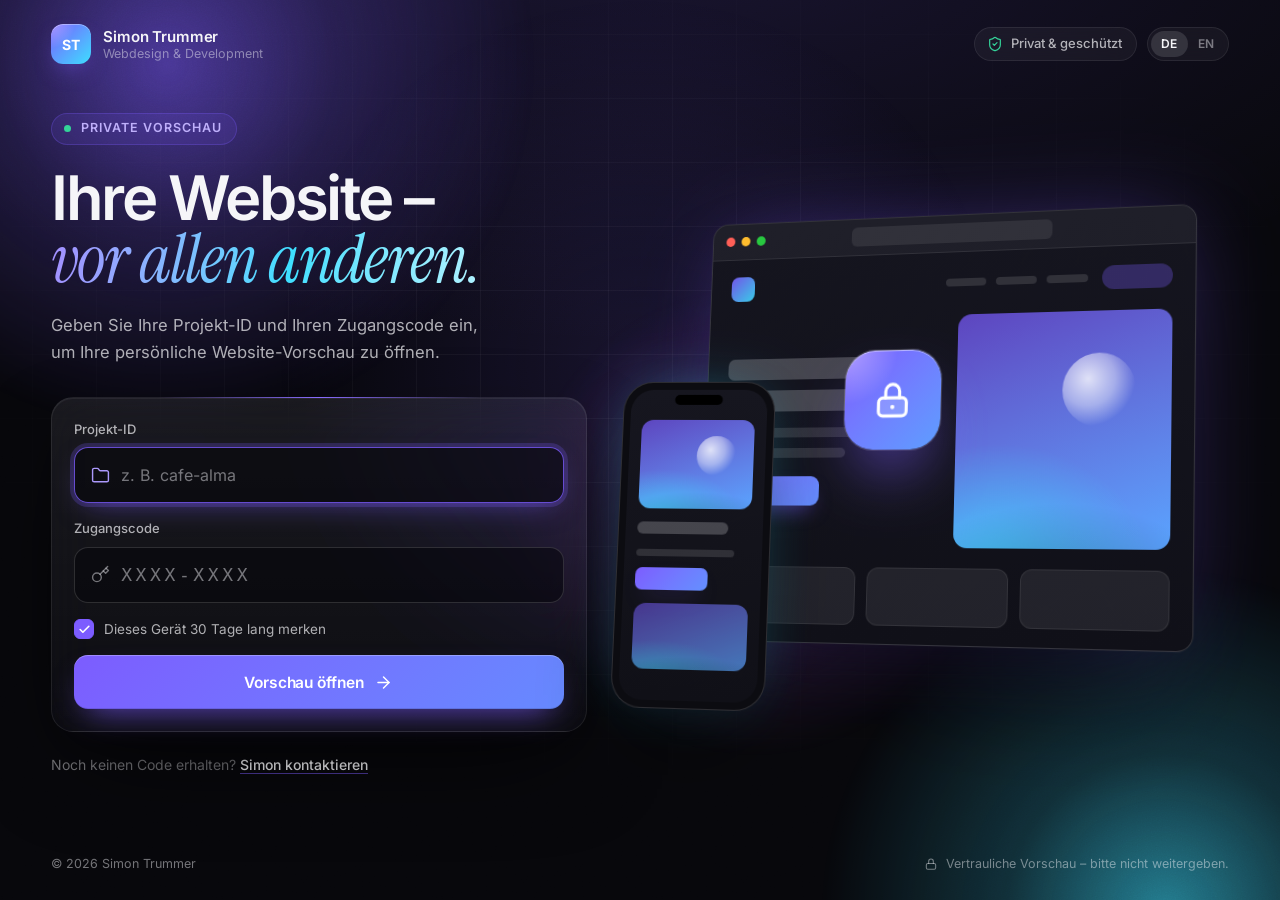
==== commit 5fda1c07: "Publish client previews to Netlify automatically, React/Vite support, German defaults - tools/publis" ====
--- a/public/index.html
+++ b/public/index.html
@@ -1,5 +1,5 @@
 <!doctype html>
-<html lang="en" data-theme="dark">
+<html lang="de" data-theme="dark">
 <head>
   <meta charset="utf-8">
   <meta name="viewport" content="width=device-width, initial-scale=1, viewport-fit=cover">
@@ -7,14 +7,15 @@
   <meta name="robots" content="noindex, nofollow, noarchive">
   <meta name="referrer" content="same-origin">
   <meta name="theme-color" content="#07070b">
-  <title>Private Preview</title>
-  <meta name="description" content="Your personal website preview – private and secure.">
+  <title>Private Vorschau</title>
+  <meta name="description" content="Ihre persönliche Website-Vorschau – privat und geschützt.">
 
   <!-- Link preview in WhatsApp, iMessage, Slack, …
        Tip: use the full URL for og:image, e.g. https://preview.your-domain.com/assets/img/og-image.png -->
   <meta property="og:type" content="website">
-  <meta property="og:title" content="Private Website Preview">
-  <meta property="og:description" content="Your personal website preview is ready. Open the link and enter your passcode.">
+  <meta property="og:locale" content="de_AT">
+  <meta property="og:title" content="Ihre Website-Vorschau">
+  <meta property="og:description" content="Ihre persönliche Website-Vorschau ist bereit. Link öffnen und Zugangscode eingeben.">
   <meta property="og:image" content="assets/img/og-image.png">
   <meta property="og:image:width" content="1200">
   <meta property="og:image:height" content="630">
@@ -243,8 +244,7 @@
             <span class="device__url"><svg class="icon"><use href="#i-lock"/></svg><span class="device__url-text"><span id="url-host"></span><span id="url-path"></span></span></span>
             <span class="device__tools">
               <span class="pages" id="pages" hidden>
-                <button type="button" class="pages__btn" id="pages-btn" aria-haspopup="true" aria-expanded="false"><svg class="icon"><use href="#i-file"/></svg><span data-i18n="pages"></span><svg class="icon pages__chev"><use href="#i-chevron-down"/></svg></button>
-                <span class="pages__list" id="pages-list" role="menu"></span>
+                <button type="button" class="pages__btn" id="pages-btn" aria-haspopup="true" aria-expanded="false" aria-controls="pages-list"><svg class="icon"><use href="#i-file"/></svg><span data-i18n="pages"></span><svg class="icon pages__chev"><use href="#i-chevron-down"/></svg></button>
               </span>
             </span>
           </div>
@@ -304,6 +304,8 @@
     <p data-i18n="qrText"></p>
     <button type="button" class="btn btn--ghost btn--sm btn--block" id="qr-copy"><svg class="icon"><use href="#i-copy"/></svg><span data-i18n="copyLink"></span></button>
   </div>
+
+  <div class="pages__list" id="pages-list" role="menu" aria-labelledby="pages-btn"></div>
 
   <div class="note" id="note" role="status" inert>
     <div class="note__head">
--- a/public/assets/css/portal.css
+++ b/public/assets/css/portal.css
@@ -1344,10 +1344,10 @@
 .pages__btn:hover, .pages__btn[aria-expanded="true"] { background: var(--surface-2); color: var(--text); }
 .pages__btn[aria-expanded="true"] .pages__chev { transform: rotate(180deg); }
 .pages__list {
-  position: absolute;
+  position: fixed;
+  top: 0;
   right: 0;
-  top: calc(100% + 8px);
-  z-index: 10;
+  z-index: 26;
   display: grid;
   min-width: 220px;
   max-height: 60vh;
@@ -1362,7 +1362,7 @@
   transform: translateY(-6px);
   transition: opacity 0.2s, transform 0.25s var(--ease-out), visibility 0s linear 0.25s;
 }
-.pages.is-open .pages__list { opacity: 1; visibility: visible; transform: none; transition: opacity 0.2s, transform 0.25s var(--ease-out), visibility 0s; }
+.pages__list.is-open { opacity: 1; visibility: visible; transform: none; transition: opacity 0.2s, transform 0.25s var(--ease-out), visibility 0s; }
 .pages__list button {
   display: flex;
   align-items: center;
